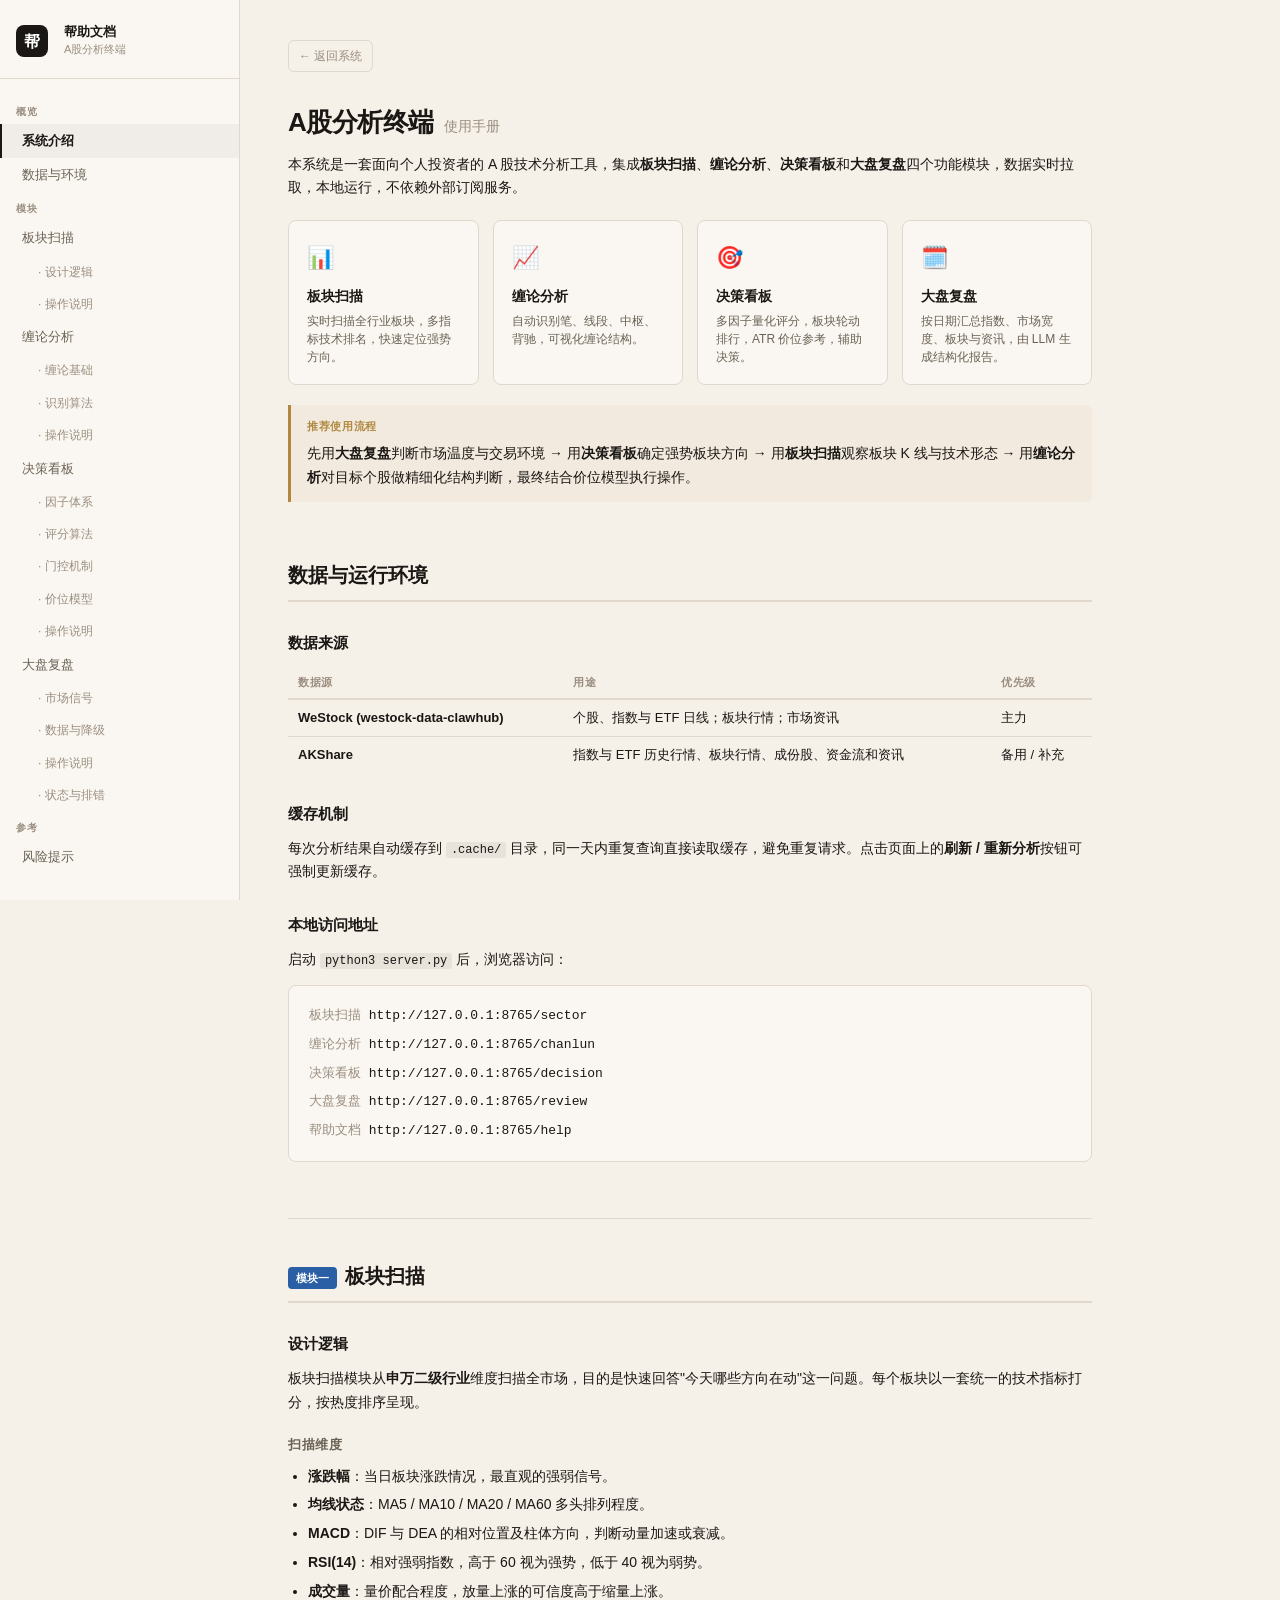
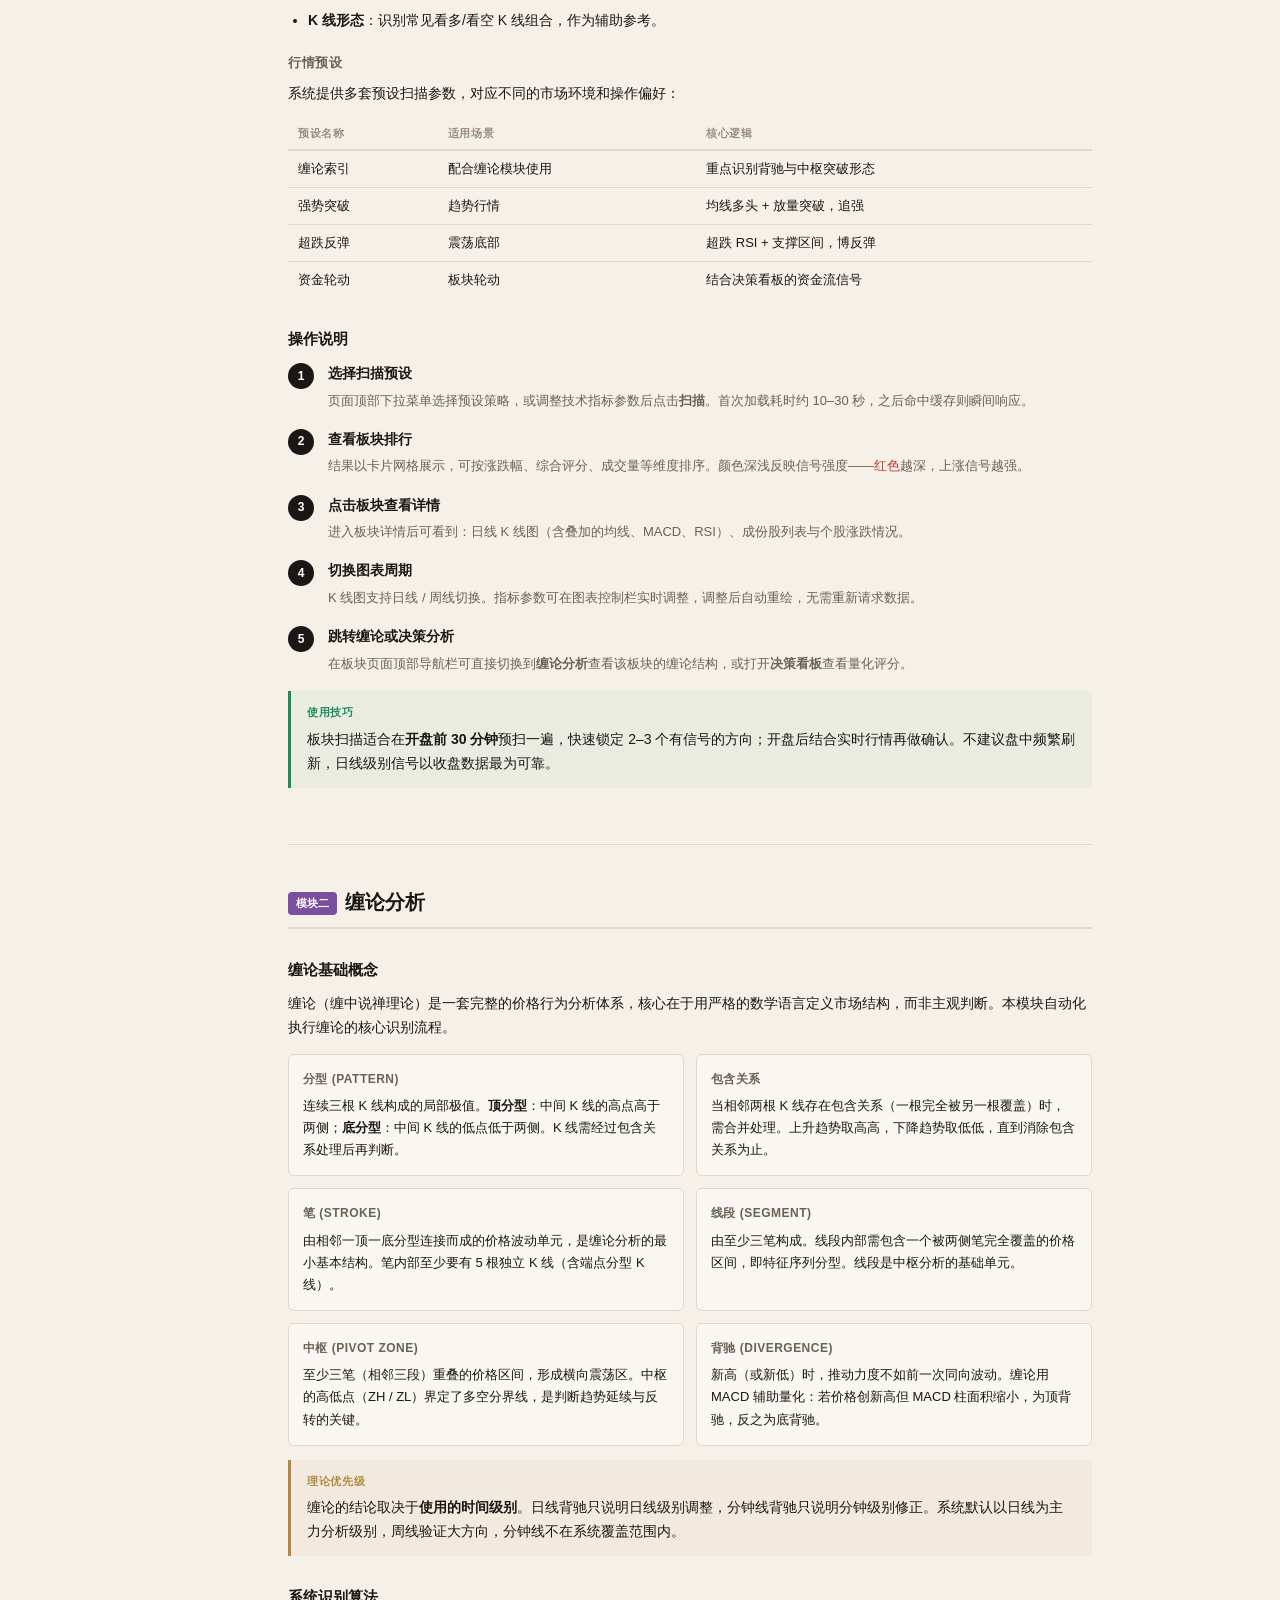
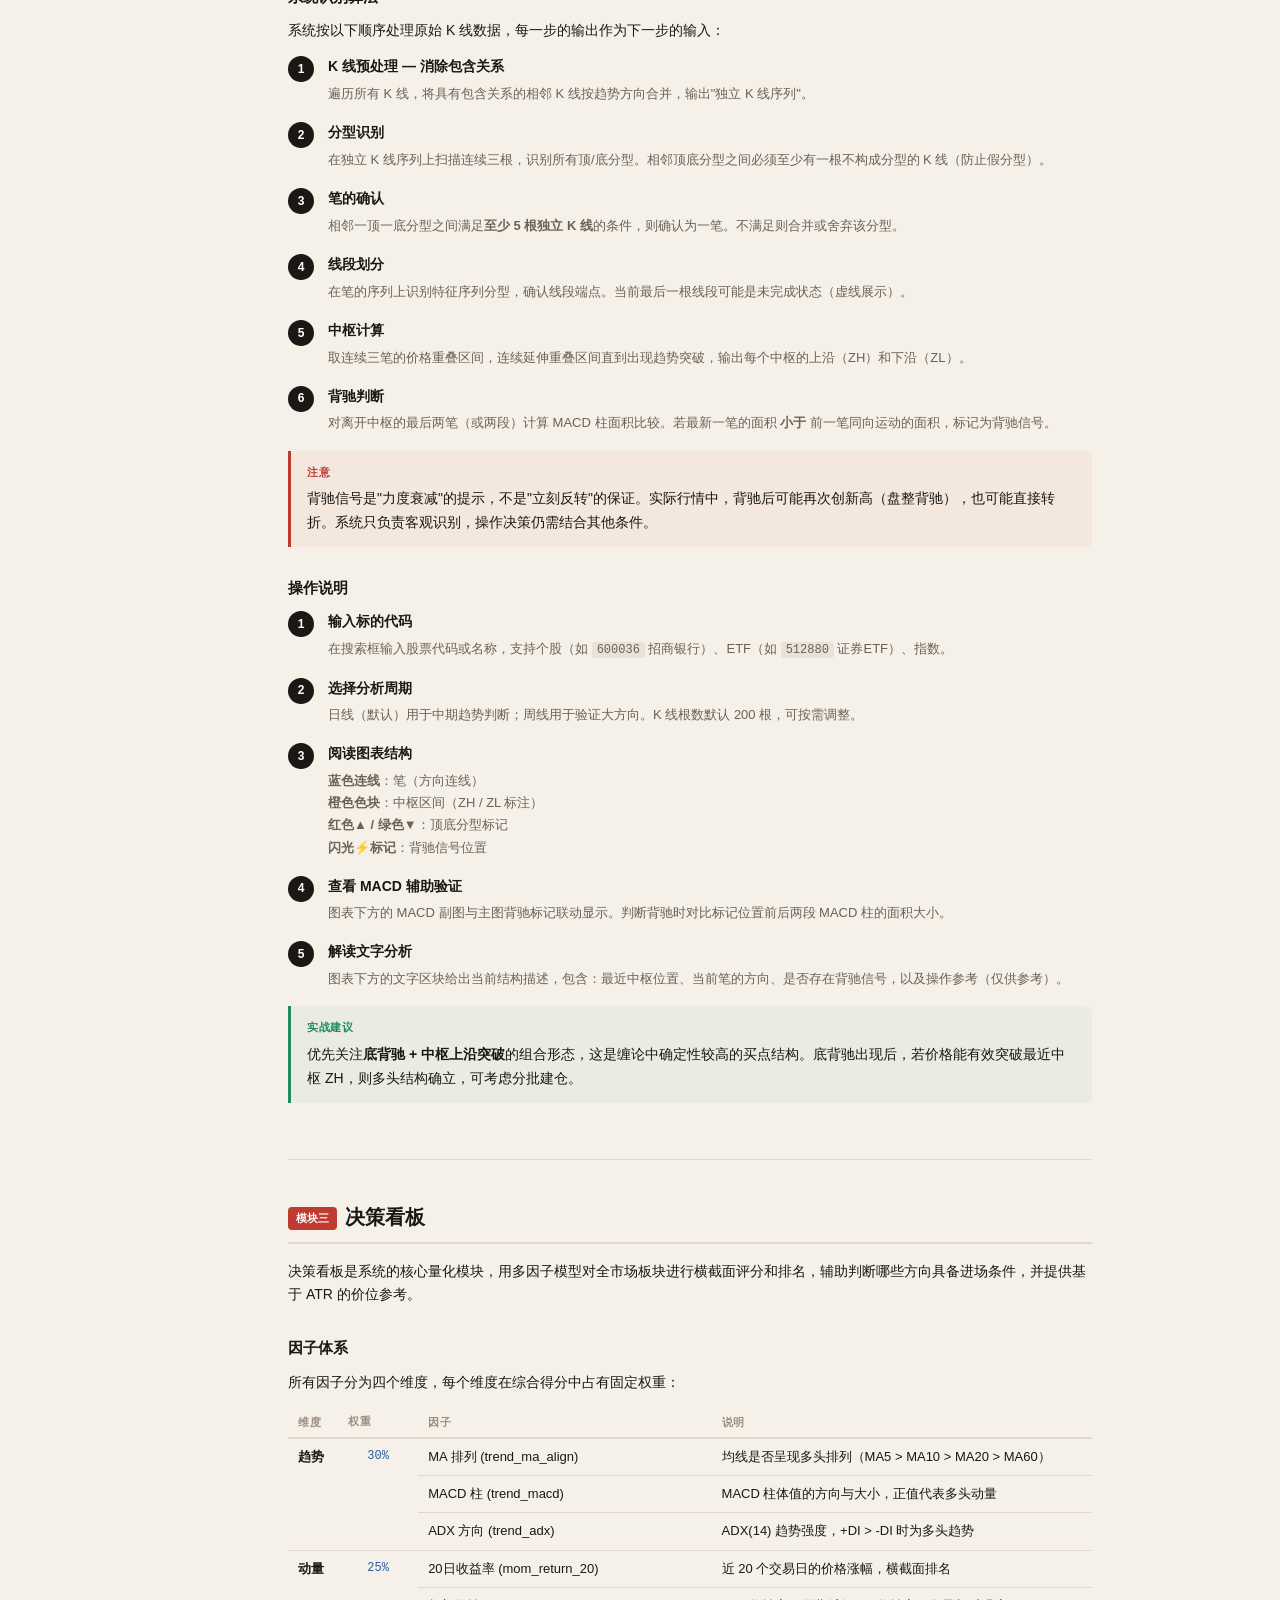
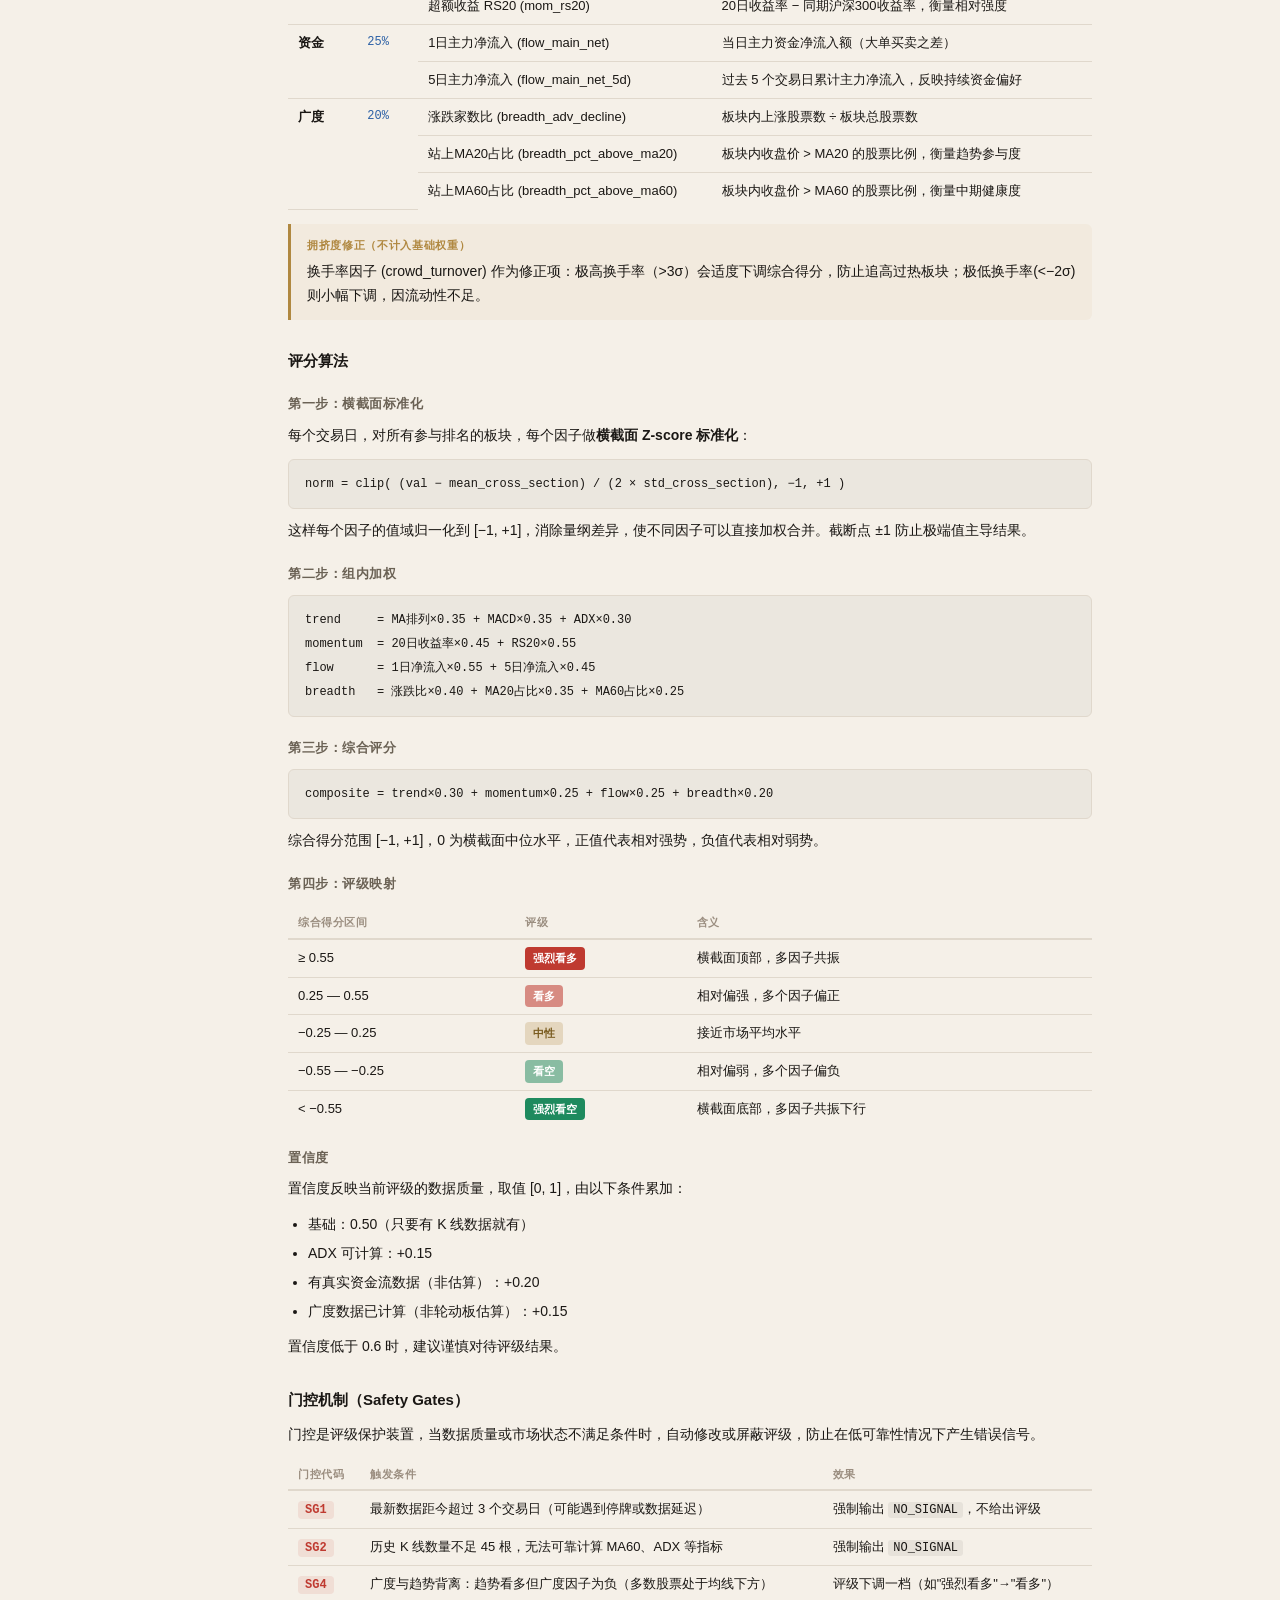
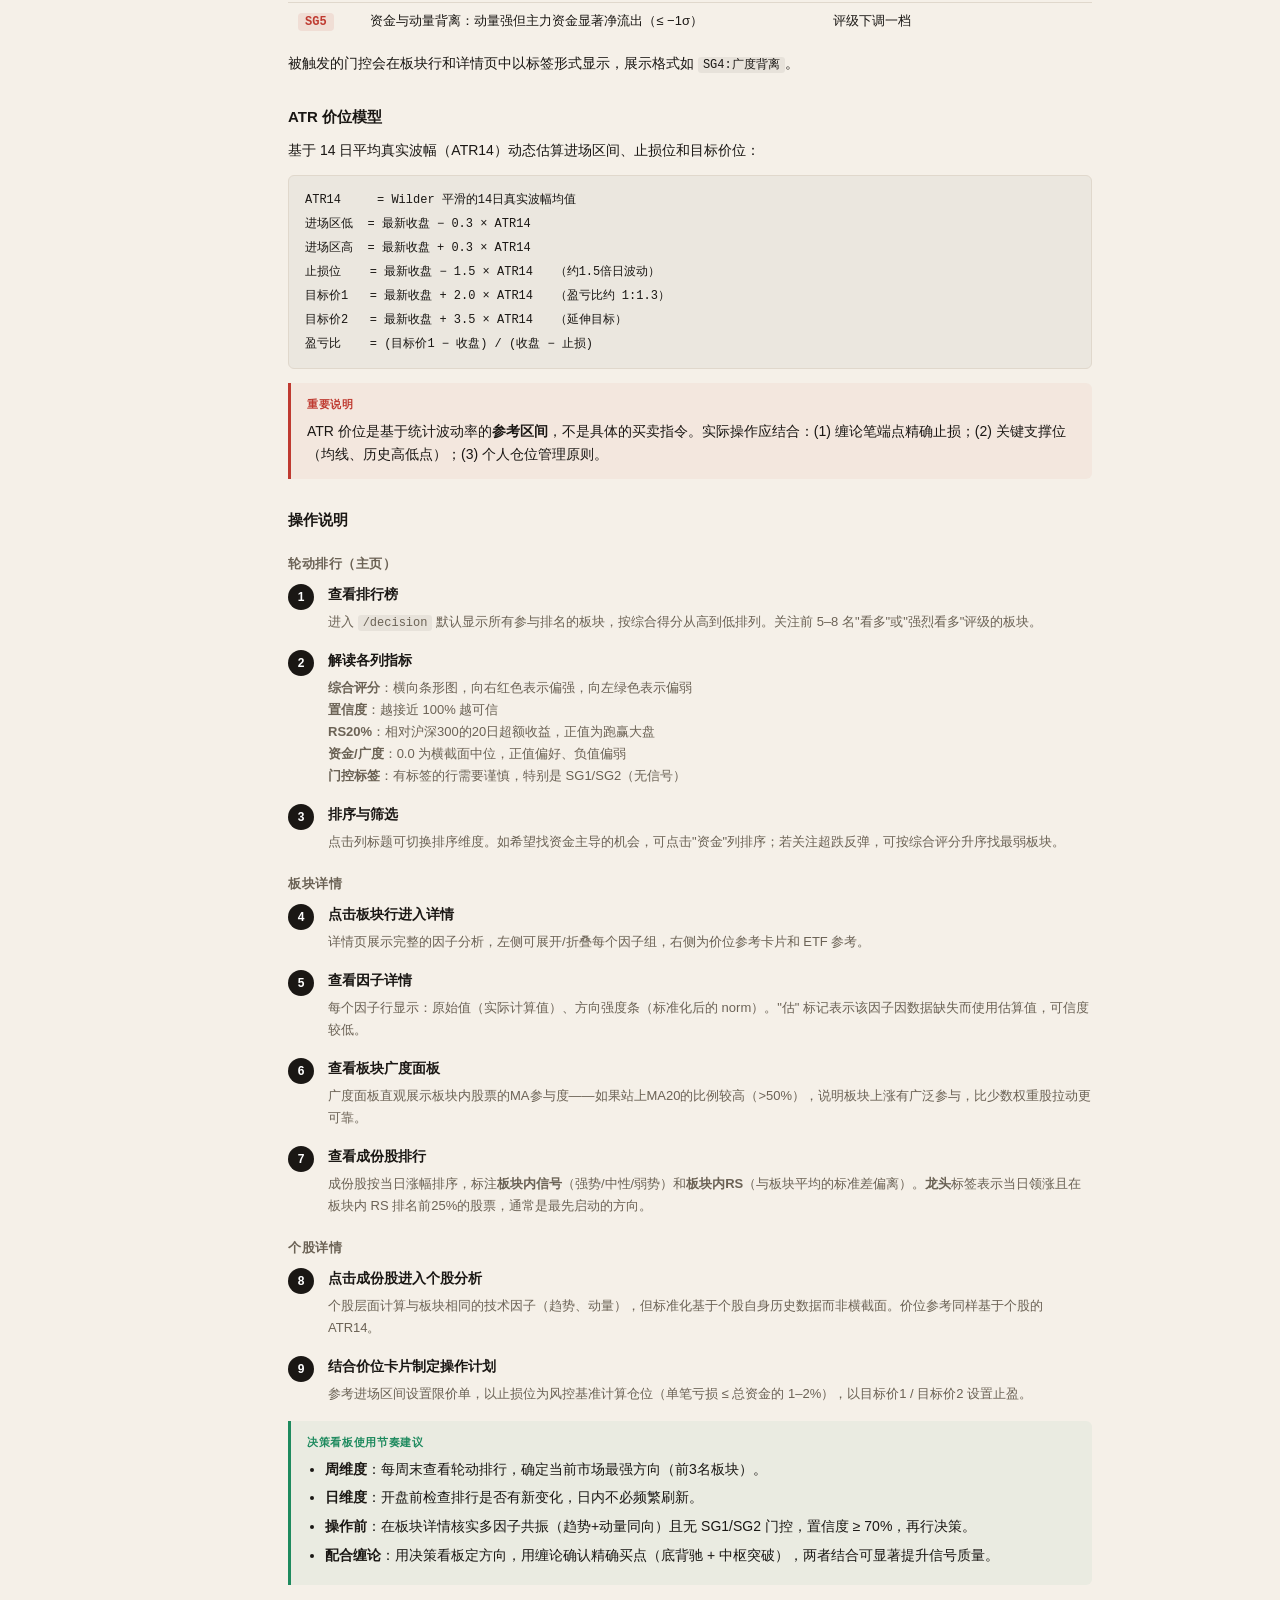
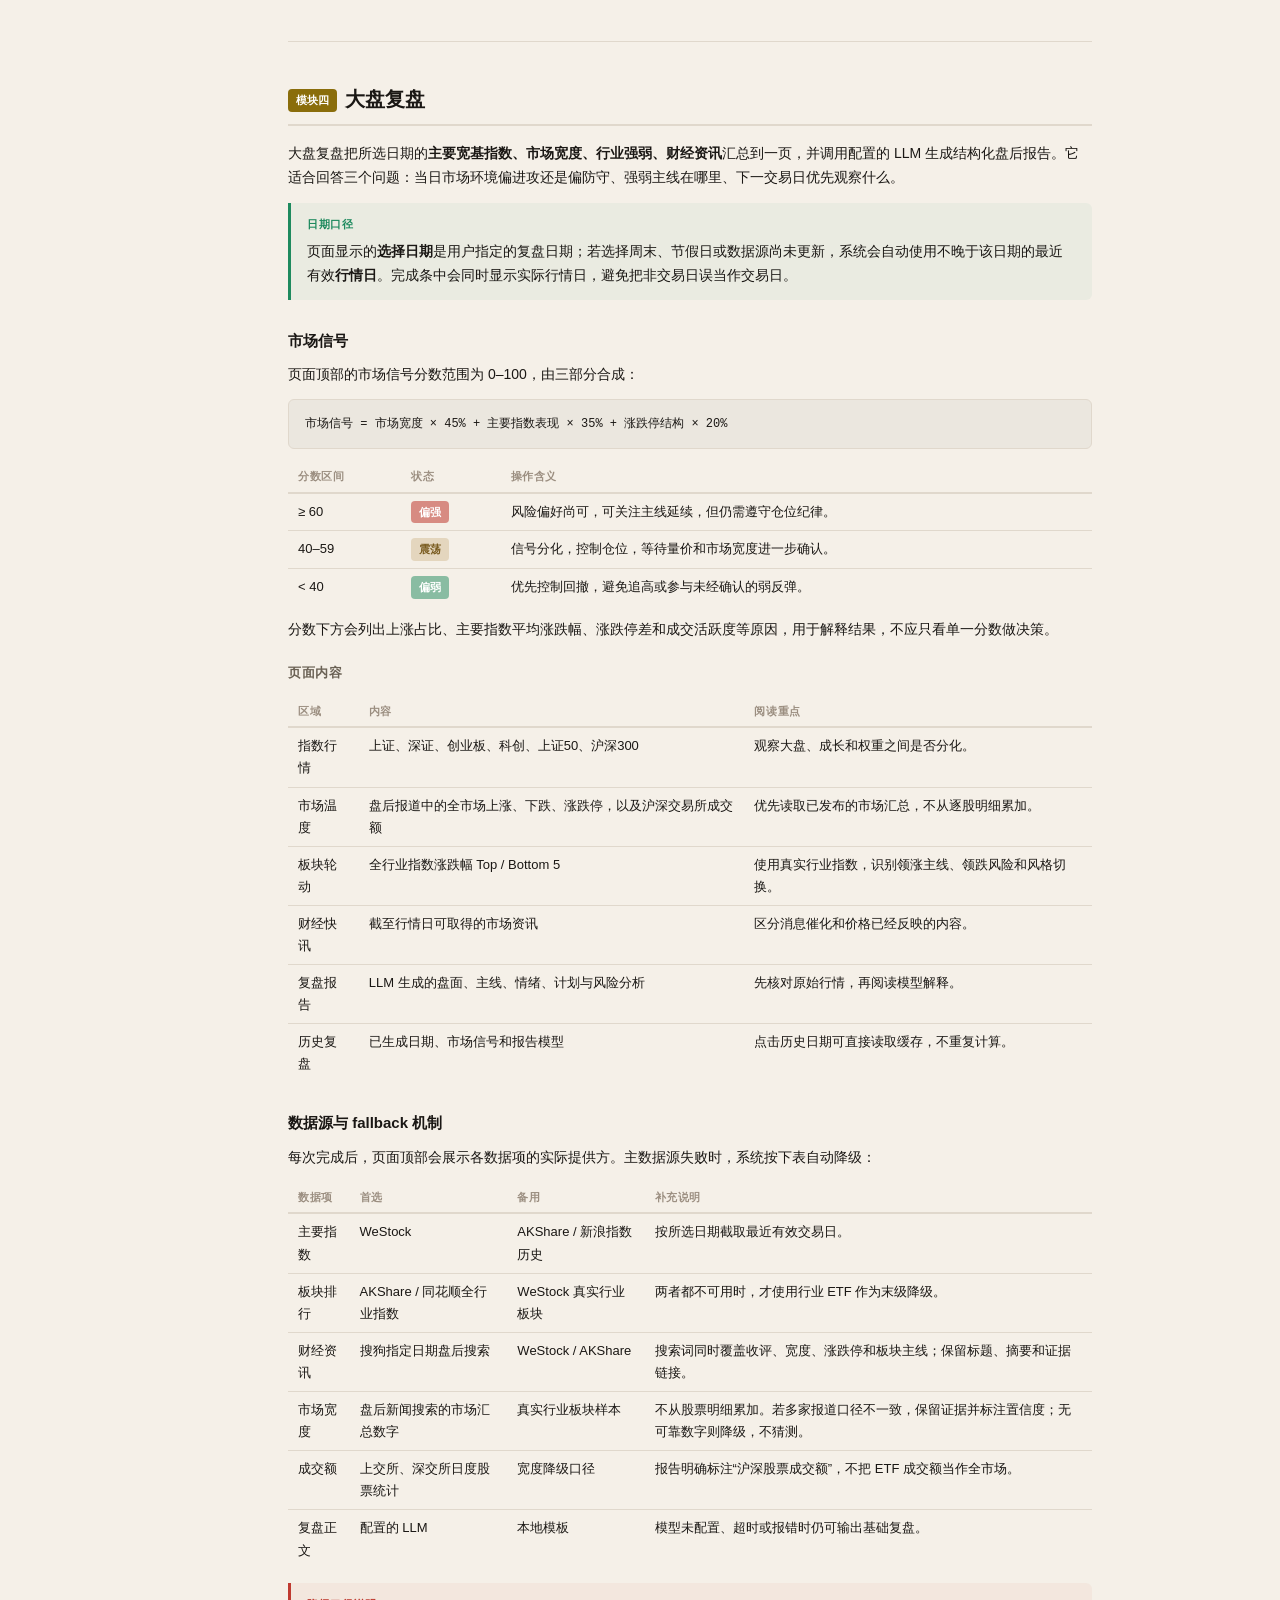
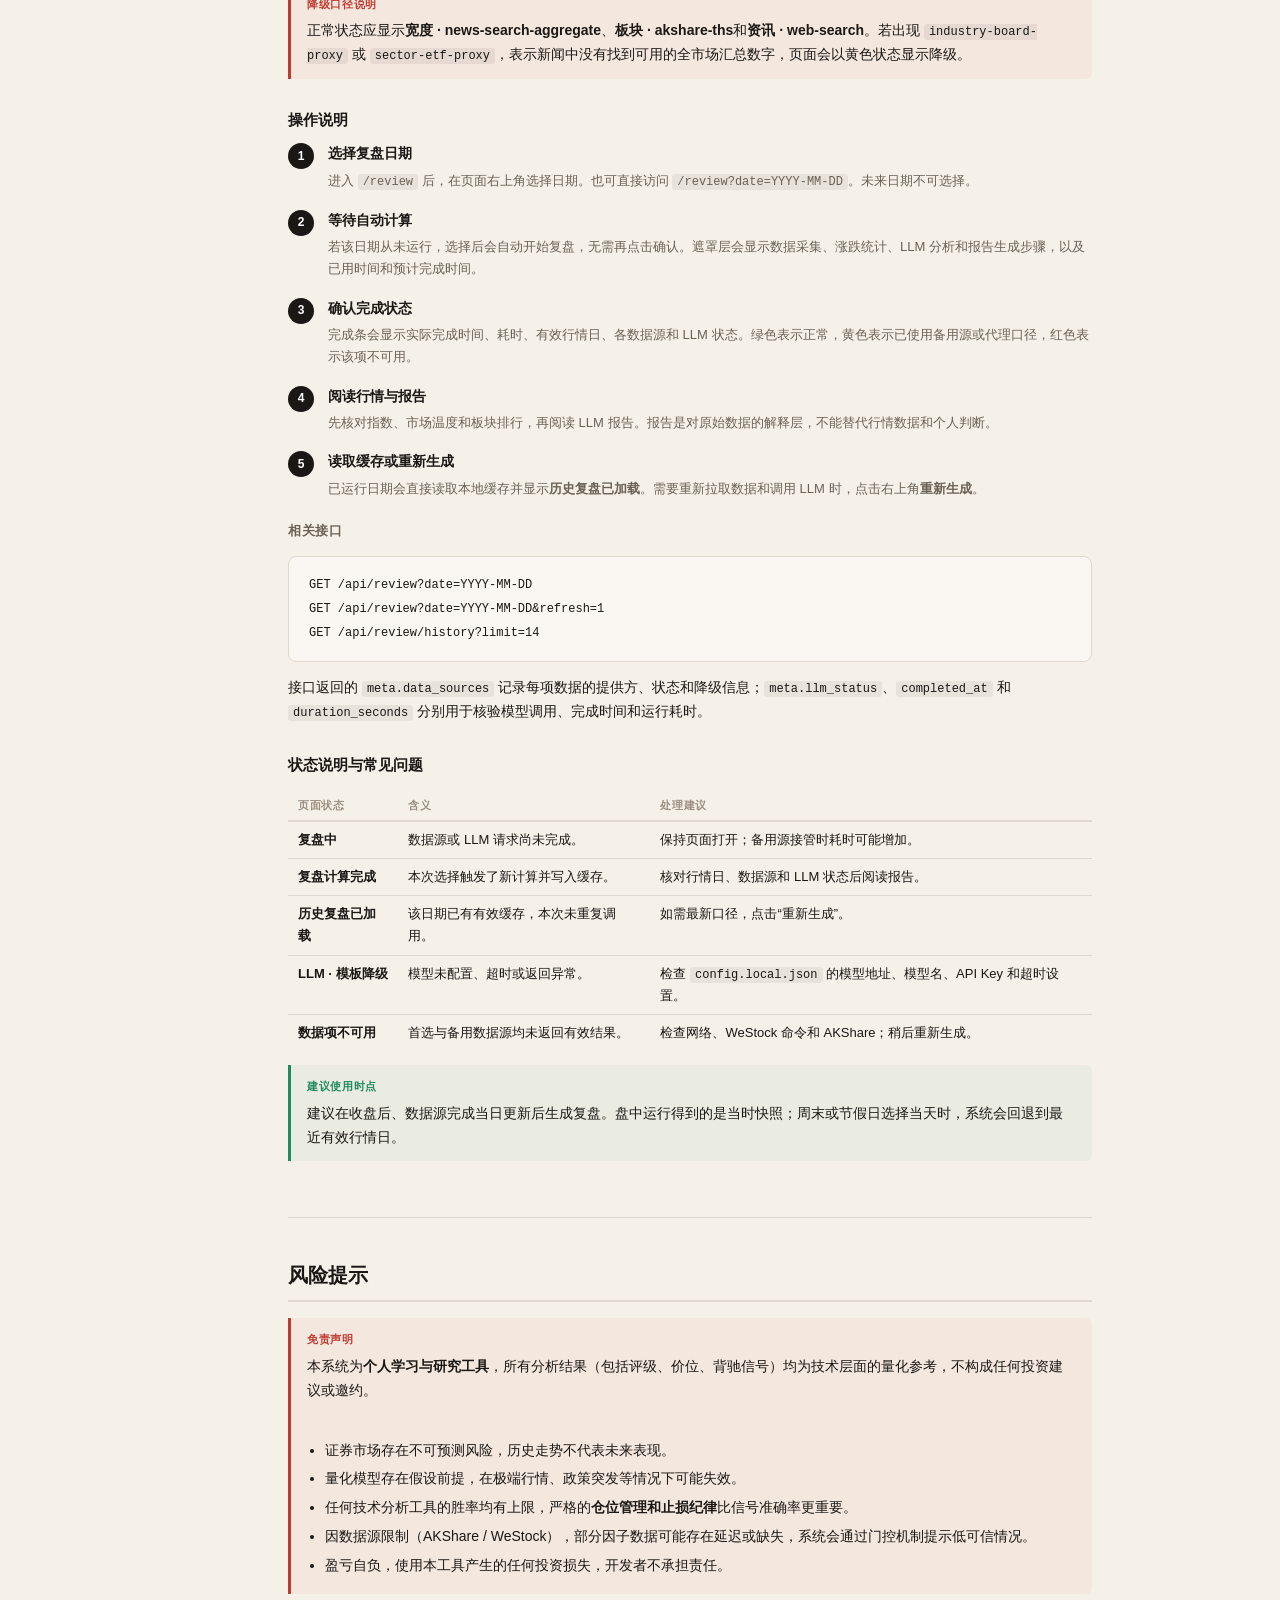
==== help/index.html @ fd4e274c "feat: add decision board and market review" ====
<!DOCTYPE html>
<html lang="zh-CN">
<head>
<meta charset="UTF-8">
<meta name="viewport" content="width=device-width, initial-scale=1.0">
<title>帮助文档 — A股分析终端</title>
<style>
  :root {
    --bg: #f5f0e8;
    --surface: #faf7f2;
    --border: #e0d8cc;
    --hair: #c8bfb0;
    --ink: #1a1714;
    --ink2: #6b6255;
    --ink3: #9b8e80;
    --up: #bf3a30;
    --down: #1e8a5e;
    --gold: #b08840;
    --blue: #2a5fa5;
    --mono: 'SF Mono', 'Menlo', 'Consolas', monospace;
    --sans: -apple-system, 'PingFang SC', 'Microsoft YaHei', sans-serif;
    --sidebar-w: 240px;
  }
  * { box-sizing: border-box; margin: 0; padding: 0; }
  html { scroll-behavior: smooth; }
  body { font-family: var(--sans); background: var(--bg); color: var(--ink); font-size: 14px; line-height: 1.7; }

  /* ── Layout ── */
  .layout { display: flex; min-height: 100vh; }
  .sidebar {
    width: var(--sidebar-w);
    flex-shrink: 0;
    background: var(--surface);
    border-right: 1px solid var(--border);
    position: sticky;
    top: 0;
    height: 100vh;
    overflow-y: auto;
    padding: 24px 0 40px;
  }
  .main { flex: 1; min-width: 0; padding: 40px 48px 80px; max-width: 900px; }

  /* ── Top bar ── */
  .topbar {
    display: flex; align-items: center; gap: 16px;
    padding: 0 16px 20px;
    border-bottom: 1px solid var(--border);
    margin-bottom: 16px;
  }
  .brand-mark {
    width: 32px; height: 32px; border-radius: 8px;
    background: var(--ink); color: #fff;
    display: flex; align-items: center; justify-content: center;
    font-weight: 800; font-size: 16px; flex-shrink: 0;
  }
  .brand-title { font-weight: 700; font-size: 13px; line-height: 1.2; }
  .brand-sub { font-size: 11px; color: var(--ink3); }

  /* ── Sidebar nav ── */
  .nav-group { padding: 8px 16px 4px; font-size: 10px; font-weight: 700; letter-spacing: 0.08em; color: var(--ink3); text-transform: uppercase; }
  .nav-item { display: block; padding: 6px 20px; font-size: 13px; color: var(--ink2); text-decoration: none; border-left: 2px solid transparent; transition: all 0.12s; }
  .nav-item:hover { color: var(--ink); background: rgba(0,0,0,0.03); }
  .nav-item.active, .nav-item:focus { color: var(--ink); border-left-color: var(--ink); background: rgba(0,0,0,0.04); font-weight: 600; }
  .nav-sub { padding-left: 36px; font-size: 12px; color: var(--ink3); }

  /* ── Back link ── */
  .back-row { margin-bottom: 28px; }
  .back-link { display: inline-flex; align-items: center; gap: 6px; font-size: 12px; color: var(--ink3); text-decoration: none; padding: 5px 10px; border: 1px solid var(--border); border-radius: 6px; transition: all 0.12s; }
  .back-link:hover { color: var(--ink); border-color: var(--hair); background: var(--surface); }

  /* ── Content headings ── */
  .section { margin-bottom: 56px; scroll-margin-top: 24px; }
  h1 { font-size: 26px; font-weight: 800; letter-spacing: -0.02em; margin-bottom: 8px; }
  h1 small { font-size: 14px; font-weight: 400; color: var(--ink3); margin-left: 10px; letter-spacing: 0; }
  h2 { font-size: 20px; font-weight: 700; margin: 40px 0 16px; padding-bottom: 8px; border-bottom: 2px solid var(--border); color: var(--ink); }
  h2 .module-tag { display: inline-block; font-size: 11px; font-weight: 600; padding: 2px 8px; border-radius: 4px; margin-right: 8px; background: var(--ink); color: #fff; vertical-align: middle; }
  h2 .module-tag.scan { background: #2a5fa5; }
  h2 .module-tag.chan { background: #7b4fa0; }
  h2 .module-tag.decision { background: #bf3a30; }
  h2 .module-tag.review { background: #8a6d0b; }
  h3 { font-size: 15px; font-weight: 700; margin: 28px 0 10px; color: var(--ink); }
  h4 { font-size: 13px; font-weight: 700; margin: 20px 0 8px; color: var(--ink2); text-transform: uppercase; letter-spacing: 0.04em; }
  p { margin-bottom: 12px; color: var(--ink); }
  p:last-child { margin-bottom: 0; }
  ul, ol { padding-left: 20px; margin-bottom: 12px; }
  li { margin-bottom: 5px; }
  strong { font-weight: 700; }
  code { font-family: var(--mono); font-size: 12px; background: rgba(0,0,0,0.06); padding: 1px 5px; border-radius: 3px; }

  /* ── Cards and callouts ── */
  .card { background: var(--surface); border: 1px solid var(--border); border-radius: 8px; padding: 16px 20px; margin: 14px 0; }
  .callout { border-left: 3px solid var(--gold); background: rgba(176,136,64,0.06); padding: 12px 16px; border-radius: 0 6px 6px 0; margin: 14px 0; }
  .callout.warn { border-left-color: var(--up); background: rgba(191,58,48,0.05); }
  .callout.tip  { border-left-color: var(--down); background: rgba(30,138,94,0.05); }
  .callout-title { font-size: 11px; font-weight: 700; text-transform: uppercase; letter-spacing: 0.06em; margin-bottom: 6px; color: var(--gold); }
  .callout.warn .callout-title { color: var(--up); }
  .callout.tip  .callout-title { color: var(--down); }

  /* ── Factor / formula table ── */
  .factor-table { width: 100%; border-collapse: collapse; font-size: 13px; margin: 12px 0; }
  .factor-table th { text-align: left; font-size: 11px; font-weight: 700; text-transform: uppercase; letter-spacing: 0.05em; color: var(--ink3); border-bottom: 2px solid var(--border); padding: 6px 10px; }
  .factor-table td { padding: 7px 10px; border-bottom: 1px solid var(--border); vertical-align: top; }
  .factor-table tr:last-child td { border-bottom: none; }
  .factor-table tr:hover td { background: rgba(0,0,0,0.02); }
  .w-label { width: 80px; text-align: center; font-family: var(--mono); font-size: 12px; }
  .tier-badge { display: inline-block; padding: 2px 8px; border-radius: 4px; font-size: 11px; font-weight: 700; }
  .tier-sb { background: rgba(191,58,48,1); color: #fff; }
  .tier-b  { background: rgba(191,58,48,0.55); color: #fff; }
  .tier-n  { background: rgba(176,136,64,0.25); color: #7a5c20; }
  .tier-s  { background: rgba(30,138,94,0.5); color: #fff; }
  .tier-ss { background: rgba(30,138,94,1); color: #fff; }

  /* ── Score formula ── */
  .formula { font-family: var(--mono); font-size: 12px; background: rgba(0,0,0,0.04); border: 1px solid var(--border); border-radius: 6px; padding: 12px 16px; margin: 10px 0; line-height: 2; overflow-x: auto; white-space: pre; }

  /* ── Step flow ── */
  .steps { counter-reset: step; }
  .step { display: flex; gap: 14px; margin-bottom: 16px; }
  .step-num { width: 26px; height: 26px; flex-shrink: 0; border-radius: 50%; background: var(--ink); color: #fff; display: flex; align-items: center; justify-content: center; font-size: 12px; font-weight: 700; margin-top: 1px; }
  .step-body { flex: 1; }
  .step-title { font-weight: 700; margin-bottom: 4px; }
  .step-desc { color: var(--ink2); font-size: 13px; }

  /* ── Gate table ── */
  .gate-code { font-family: var(--mono); font-size: 12px; font-weight: 700; padding: 2px 7px; background: rgba(191,58,48,0.1); color: var(--up); border-radius: 4px; }

  /* ── Chanlun diagram ── */
  .chan-concept { display: grid; grid-template-columns: 1fr 1fr; gap: 12px; margin: 14px 0; }
  .chan-box { background: var(--surface); border: 1px solid var(--border); border-radius: 6px; padding: 14px; }
  .chan-box-title { font-size: 12px; font-weight: 700; color: var(--ink2); text-transform: uppercase; letter-spacing: 0.04em; margin-bottom: 6px; }
  .chan-box p { font-size: 13px; margin: 0; }

  /* ── Module summary cards ── */
  .module-cards { display: grid; grid-template-columns: repeat(4, 1fr); gap: 14px; margin: 20px 0; }
  .module-card { background: var(--surface); border: 1px solid var(--border); border-radius: 8px; padding: 18px; text-decoration: none; color: inherit; transition: all 0.12s; display: block; }
  .module-card:hover { border-color: var(--hair); box-shadow: 0 2px 8px rgba(0,0,0,0.08); }
  .module-card-icon { font-size: 22px; margin-bottom: 8px; }
  .module-card-name { font-weight: 700; font-size: 14px; margin-bottom: 4px; }
  .module-card-desc { font-size: 12px; color: var(--ink2); line-height: 1.5; }

  /* ── Divider ── */
  .divider { border: none; border-top: 1px solid var(--border); margin: 40px 0; }

  /* ── Responsive ── */
  @media (max-width: 768px) {
    .sidebar { display: none; }
    .main { padding: 24px 20px 60px; }
    .module-cards { grid-template-columns: 1fr; }
    .chan-concept { grid-template-columns: 1fr; }
  }
</style>
</head>
<body>
<div class="layout">

<!-- ── Sidebar ── -->
<aside class="sidebar">
  <div class="topbar">
    <div class="brand-mark">帮</div>
    <div>
      <div class="brand-title">帮助文档</div>
      <div class="brand-sub">A股分析终端</div>
    </div>
  </div>

  <div class="nav-group">概览</div>
  <a class="nav-item" href="#overview">系统介绍</a>
  <a class="nav-item" href="#data">数据与环境</a>

  <div class="nav-group">模块</div>
  <a class="nav-item" href="#scan">板块扫描</a>
  <a class="nav-item nav-sub" href="#scan-design">· 设计逻辑</a>
  <a class="nav-item nav-sub" href="#scan-usage">· 操作说明</a>

  <a class="nav-item" href="#chanlun">缠论分析</a>
  <a class="nav-item nav-sub" href="#chan-theory">· 缠论基础</a>
  <a class="nav-item nav-sub" href="#chan-algo">· 识别算法</a>
  <a class="nav-item nav-sub" href="#chan-usage">· 操作说明</a>

  <a class="nav-item" href="#decision">决策看板</a>
  <a class="nav-item nav-sub" href="#decision-factors">· 因子体系</a>
  <a class="nav-item nav-sub" href="#decision-score">· 评分算法</a>
  <a class="nav-item nav-sub" href="#decision-gates">· 门控机制</a>
  <a class="nav-item nav-sub" href="#decision-price">· 价位模型</a>
  <a class="nav-item nav-sub" href="#decision-usage">· 操作说明</a>

  <a class="nav-item" href="#review">大盘复盘</a>
  <a class="nav-item nav-sub" href="#review-signal">· 市场信号</a>
  <a class="nav-item nav-sub" href="#review-data">· 数据与降级</a>
  <a class="nav-item nav-sub" href="#review-usage">· 操作说明</a>
  <a class="nav-item nav-sub" href="#review-status">· 状态与排错</a>

  <div class="nav-group">参考</div>
  <a class="nav-item" href="#disclaimer">风险提示</a>
</aside>

<!-- ── Main content ── -->
<main class="main">

  <div class="back-row">
    <a class="back-link" href="/sector">← 返回系统</a>
  </div>

  <!-- ── 概览 ── -->
  <div class="section" id="overview">
    <h1>A股分析终端<small>使用手册</small></h1>
    <p>本系统是一套面向个人投资者的 A 股技术分析工具，集成<strong>板块扫描</strong>、<strong>缠论分析</strong>、<strong>决策看板</strong>和<strong>大盘复盘</strong>四个功能模块，数据实时拉取，本地运行，不依赖外部订阅服务。</p>

    <div class="module-cards">
      <a class="module-card" href="#scan">
        <div class="module-card-icon">📊</div>
        <div class="module-card-name">板块扫描</div>
        <div class="module-card-desc">实时扫描全行业板块，多指标技术排名，快速定位强势方向。</div>
      </a>
      <a class="module-card" href="#chanlun">
        <div class="module-card-icon">📈</div>
        <div class="module-card-name">缠论分析</div>
        <div class="module-card-desc">自动识别笔、线段、中枢、背驰，可视化缠论结构。</div>
      </a>
      <a class="module-card" href="#decision">
        <div class="module-card-icon">🎯</div>
        <div class="module-card-name">决策看板</div>
        <div class="module-card-desc">多因子量化评分，板块轮动排行，ATR 价位参考，辅助决策。</div>
      </a>
      <a class="module-card" href="#review">
        <div class="module-card-icon">🗓️</div>
        <div class="module-card-name">大盘复盘</div>
        <div class="module-card-desc">按日期汇总指数、市场宽度、板块与资讯，由 LLM 生成结构化报告。</div>
      </a>
    </div>

    <div class="callout">
      <div class="callout-title">推荐使用流程</div>
      先用<strong>大盘复盘</strong>判断市场温度与交易环境 → 用<strong>决策看板</strong>确定强势板块方向 → 用<strong>板块扫描</strong>观察板块 K 线与技术形态 → 用<strong>缠论分析</strong>对目标个股做精细化结构判断，最终结合价位模型执行操作。
    </div>
  </div>

  <!-- ── 数据与环境 ── -->
  <div class="section" id="data">
    <h2>数据与运行环境</h2>
    <h3>数据来源</h3>
    <table class="factor-table">
      <thead><tr><th>数据源</th><th>用途</th><th>优先级</th></tr></thead>
      <tbody>
        <tr><td><strong>WeStock (westock-data-clawhub)</strong></td><td>个股、指数与 ETF 日线；板块行情；市场资讯</td><td>主力</td></tr>
        <tr><td><strong>AKShare</strong></td><td>指数与 ETF 历史行情、板块行情、成份股、资金流和资讯</td><td>备用 / 补充</td></tr>
      </tbody>
    </table>
    <h3>缓存机制</h3>
    <p>每次分析结果自动缓存到 <code>.cache/</code> 目录，同一天内重复查询直接读取缓存，避免重复请求。点击页面上的<strong>刷新 / 重新分析</strong>按钮可强制更新缓存。</p>
    <h3>本地访问地址</h3>
    <p>启动 <code>python3 server.py</code> 后，浏览器访问：</p>
    <div class="card" style="font-family:var(--mono);font-size:13px;line-height:2.2">
      <span style="color:var(--ink3)">板块扫描  </span> http://127.0.0.1:8765/sector<br>
      <span style="color:var(--ink3)">缠论分析  </span> http://127.0.0.1:8765/chanlun<br>
      <span style="color:var(--ink3)">决策看板  </span> http://127.0.0.1:8765/decision<br>
      <span style="color:var(--ink3)">大盘复盘  </span> http://127.0.0.1:8765/review<br>
      <span style="color:var(--ink3)">帮助文档  </span> http://127.0.0.1:8765/help
    </div>
  </div>

  <hr class="divider">

  <!-- ══════════════ 板块扫描 ══════════════ -->
  <div class="section" id="scan">
    <h2><span class="module-tag scan">模块一</span>板块扫描</h2>

    <div id="scan-design">
      <h3>设计逻辑</h3>
      <p>板块扫描模块从<strong>申万二级行业</strong>维度扫描全市场，目的是快速回答"今天哪些方向在动"这一问题。每个板块以一套统一的技术指标打分，按热度排序呈现。</p>

      <h4>扫描维度</h4>
      <ul>
        <li><strong>涨跌幅</strong>：当日板块涨跌情况，最直观的强弱信号。</li>
        <li><strong>均线状态</strong>：MA5 / MA10 / MA20 / MA60 多头排列程度。</li>
        <li><strong>MACD</strong>：DIF 与 DEA 的相对位置及柱体方向，判断动量加速或衰减。</li>
        <li><strong>RSI(14)</strong>：相对强弱指数，高于 60 视为强势，低于 40 视为弱势。</li>
        <li><strong>成交量</strong>：量价配合程度，放量上涨的可信度高于缩量上涨。</li>
        <li><strong>K 线形态</strong>：识别常见看多/看空 K 线组合，作为辅助参考。</li>
      </ul>

      <h4>行情预设</h4>
      <p>系统提供多套预设扫描参数，对应不同的市场环境和操作偏好：</p>
      <table class="factor-table">
        <thead><tr><th>预设名称</th><th>适用场景</th><th>核心逻辑</th></tr></thead>
        <tbody>
          <tr><td>缠论索引</td><td>配合缠论模块使用</td><td>重点识别背驰与中枢突破形态</td></tr>
          <tr><td>强势突破</td><td>趋势行情</td><td>均线多头 + 放量突破，追强</td></tr>
          <tr><td>超跌反弹</td><td>震荡底部</td><td>超跌 RSI + 支撑区间，博反弹</td></tr>
          <tr><td>资金轮动</td><td>板块轮动</td><td>结合决策看板的资金流信号</td></tr>
        </tbody>
      </table>
    </div>

    <div id="scan-usage">
      <h3>操作说明</h3>
      <div class="steps">
        <div class="step">
          <div class="step-num">1</div>
          <div class="step-body">
            <div class="step-title">选择扫描预设</div>
            <div class="step-desc">页面顶部下拉菜单选择预设策略，或调整技术指标参数后点击<strong>扫描</strong>。首次加载耗时约 10–30 秒，之后命中缓存则瞬间响应。</div>
          </div>
        </div>
        <div class="step">
          <div class="step-num">2</div>
          <div class="step-body">
            <div class="step-title">查看板块排行</div>
            <div class="step-desc">结果以卡片网格展示，可按涨跌幅、综合评分、成交量等维度排序。颜色深浅反映信号强度——<span style="color:var(--up)">红色</span>越深，上涨信号越强。</div>
          </div>
        </div>
        <div class="step">
          <div class="step-num">3</div>
          <div class="step-body">
            <div class="step-title">点击板块查看详情</div>
            <div class="step-desc">进入板块详情后可看到：日线 K 线图（含叠加的均线、MACD、RSI）、成份股列表与个股涨跌情况。</div>
          </div>
        </div>
        <div class="step">
          <div class="step-num">4</div>
          <div class="step-body">
            <div class="step-title">切换图表周期</div>
            <div class="step-desc">K 线图支持日线 / 周线切换。指标参数可在图表控制栏实时调整，调整后自动重绘，无需重新请求数据。</div>
          </div>
        </div>
        <div class="step">
          <div class="step-num">5</div>
          <div class="step-body">
            <div class="step-title">跳转缠论或决策分析</div>
            <div class="step-desc">在板块页面顶部导航栏可直接切换到<strong>缠论分析</strong>查看该板块的缠论结构，或打开<strong>决策看板</strong>查看量化评分。</div>
          </div>
        </div>
      </div>

      <div class="callout tip">
        <div class="callout-title">使用技巧</div>
        板块扫描适合在<strong>开盘前 30 分钟</strong>预扫一遍，快速锁定 2–3 个有信号的方向；开盘后结合实时行情再做确认。不建议盘中频繁刷新，日线级别信号以收盘数据最为可靠。
      </div>
    </div>
  </div>

  <hr class="divider">

  <!-- ══════════════ 缠论分析 ══════════════ -->
  <div class="section" id="chanlun">
    <h2><span class="module-tag chan">模块二</span>缠论分析</h2>

    <div id="chan-theory">
      <h3>缠论基础概念</h3>
      <p>缠论（缠中说禅理论）是一套完整的价格行为分析体系，核心在于用严格的数学语言定义市场结构，而非主观判断。本模块自动化执行缠论的核心识别流程。</p>

      <div class="chan-concept">
        <div class="chan-box">
          <div class="chan-box-title">分型 (Pattern)</div>
          <p>连续三根 K 线构成的局部极值。<strong>顶分型</strong>：中间 K 线的高点高于两侧；<strong>底分型</strong>：中间 K 线的低点低于两侧。K 线需经过包含关系处理后再判断。</p>
        </div>
        <div class="chan-box">
          <div class="chan-box-title">包含关系</div>
          <p>当相邻两根 K 线存在包含关系（一根完全被另一根覆盖）时，需合并处理。上升趋势取高高，下降趋势取低低，直到消除包含关系为止。</p>
        </div>
        <div class="chan-box">
          <div class="chan-box-title">笔 (Stroke)</div>
          <p>由相邻一顶一底分型连接而成的价格波动单元，是缠论分析的最小基本结构。笔内部至少要有 5 根独立 K 线（含端点分型 K 线）。</p>
        </div>
        <div class="chan-box">
          <div class="chan-box-title">线段 (Segment)</div>
          <p>由至少三笔构成。线段内部需包含一个被两侧笔完全覆盖的价格区间，即特征序列分型。线段是中枢分析的基础单元。</p>
        </div>
        <div class="chan-box">
          <div class="chan-box-title">中枢 (Pivot Zone)</div>
          <p>至少三笔（相邻三段）重叠的价格区间，形成横向震荡区。中枢的高低点（ZH / ZL）界定了多空分界线，是判断趋势延续与反转的关键。</p>
        </div>
        <div class="chan-box">
          <div class="chan-box-title">背驰 (Divergence)</div>
          <p>新高（或新低）时，推动力度不如前一次同向波动。缠论用 MACD 辅助量化：若价格创新高但 MACD 柱面积缩小，为顶背驰，反之为底背驰。</p>
        </div>
      </div>

      <div class="callout">
        <div class="callout-title">理论优先级</div>
        缠论的结论取决于<strong>使用的时间级别</strong>。日线背驰只说明日线级别调整，分钟线背驰只说明分钟级别修正。系统默认以日线为主力分析级别，周线验证大方向，分钟线不在系统覆盖范围内。
      </div>
    </div>

    <div id="chan-algo">
      <h3>系统识别算法</h3>
      <p>系统按以下顺序处理原始 K 线数据，每一步的输出作为下一步的输入：</p>

      <div class="steps">
        <div class="step">
          <div class="step-num">1</div>
          <div class="step-body">
            <div class="step-title">K 线预处理 — 消除包含关系</div>
            <div class="step-desc">遍历所有 K 线，将具有包含关系的相邻 K 线按趋势方向合并，输出"独立 K 线序列"。</div>
          </div>
        </div>
        <div class="step">
          <div class="step-num">2</div>
          <div class="step-body">
            <div class="step-title">分型识别</div>
            <div class="step-desc">在独立 K 线序列上扫描连续三根，识别所有顶/底分型。相邻顶底分型之间必须至少有一根不构成分型的 K 线（防止假分型）。</div>
          </div>
        </div>
        <div class="step">
          <div class="step-num">3</div>
          <div class="step-body">
            <div class="step-title">笔的确认</div>
            <div class="step-desc">相邻一顶一底分型之间满足<strong>至少 5 根独立 K 线</strong>的条件，则确认为一笔。不满足则合并或舍弃该分型。</div>
          </div>
        </div>
        <div class="step">
          <div class="step-num">4</div>
          <div class="step-body">
            <div class="step-title">线段划分</div>
            <div class="step-desc">在笔的序列上识别特征序列分型，确认线段端点。当前最后一根线段可能是未完成状态（虚线展示）。</div>
          </div>
        </div>
        <div class="step">
          <div class="step-num">5</div>
          <div class="step-body">
            <div class="step-title">中枢计算</div>
            <div class="step-desc">取连续三笔的价格重叠区间，连续延伸重叠区间直到出现趋势突破，输出每个中枢的上沿（ZH）和下沿（ZL）。</div>
          </div>
        </div>
        <div class="step">
          <div class="step-num">6</div>
          <div class="step-body">
            <div class="step-title">背驰判断</div>
            <div class="step-desc">对离开中枢的最后两笔（或两段）计算 MACD 柱面积比较。若最新一笔的面积 <strong>小于</strong> 前一笔同向运动的面积，标记为背驰信号。</div>
          </div>
        </div>
      </div>

      <div class="callout warn">
        <div class="callout-title">注意</div>
        背驰信号是"力度衰减"的提示，不是"立刻反转"的保证。实际行情中，背驰后可能再次创新高（盘整背驰），也可能直接转折。系统只负责客观识别，操作决策仍需结合其他条件。
      </div>
    </div>

    <div id="chan-usage">
      <h3>操作说明</h3>
      <div class="steps">
        <div class="step">
          <div class="step-num">1</div>
          <div class="step-body">
            <div class="step-title">输入标的代码</div>
            <div class="step-desc">在搜索框输入股票代码或名称，支持个股（如 <code>600036</code> 招商银行）、ETF（如 <code>512880</code> 证券ETF）、指数。</div>
          </div>
        </div>
        <div class="step">
          <div class="step-num">2</div>
          <div class="step-body">
            <div class="step-title">选择分析周期</div>
            <div class="step-desc">日线（默认）用于中期趋势判断；周线用于验证大方向。K 线根数默认 200 根，可按需调整。</div>
          </div>
        </div>
        <div class="step">
          <div class="step-num">3</div>
          <div class="step-body">
            <div class="step-title">阅读图表结构</div>
            <div class="step-desc">
              <strong>蓝色连线</strong>：笔（方向连线）<br>
              <strong>橙色色块</strong>：中枢区间（ZH / ZL 标注）<br>
              <strong>红色▲ / 绿色▼</strong>：顶底分型标记<br>
              <strong>闪光⚡标记</strong>：背驰信号位置
            </div>
          </div>
        </div>
        <div class="step">
          <div class="step-num">4</div>
          <div class="step-body">
            <div class="step-title">查看 MACD 辅助验证</div>
            <div class="step-desc">图表下方的 MACD 副图与主图背驰标记联动显示。判断背驰时对比标记位置前后两段 MACD 柱的面积大小。</div>
          </div>
        </div>
        <div class="step">
          <div class="step-num">5</div>
          <div class="step-body">
            <div class="step-title">解读文字分析</div>
            <div class="step-desc">图表下方的文字区块给出当前结构描述，包含：最近中枢位置、当前笔的方向、是否存在背驰信号，以及操作参考（仅供参考）。</div>
          </div>
        </div>
      </div>

      <div class="callout tip">
        <div class="callout-title">实战建议</div>
        优先关注<strong>底背驰 + 中枢上沿突破</strong>的组合形态，这是缠论中确定性较高的买点结构。底背驰出现后，若价格能有效突破最近中枢 ZH，则多头结构确立，可考虑分批建仓。
      </div>
    </div>
  </div>

  <hr class="divider">

  <!-- ══════════════ 决策看板 ══════════════ -->
  <div class="section" id="decision">
    <h2><span class="module-tag decision">模块三</span>决策看板</h2>

    <p>决策看板是系统的核心量化模块，用多因子模型对全市场板块进行横截面评分和排名，辅助判断哪些方向具备进场条件，并提供基于 ATR 的价位参考。</p>

    <!-- 因子体系 -->
    <div id="decision-factors">
      <h3>因子体系</h3>
      <p>所有因子分为四个维度，每个维度在综合得分中占有固定权重：</p>

      <table class="factor-table">
        <thead>
          <tr><th>维度</th><th class="w-label">权重</th><th>因子</th><th>说明</th></tr>
        </thead>
        <tbody>
          <tr>
            <td rowspan="3"><strong>趋势</strong></td>
            <td rowspan="3" class="w-label" style="color:var(--blue)">30%</td>
            <td>MA 排列 (trend_ma_align)</td><td>均线是否呈现多头排列（MA5 > MA10 > MA20 > MA60）</td>
          </tr>
          <tr>
            <td>MACD 柱 (trend_macd)</td><td>MACD 柱体值的方向与大小，正值代表多头动量</td>
          </tr>
          <tr>
            <td>ADX 方向 (trend_adx)</td><td>ADX(14) 趋势强度，+DI > -DI 时为多头趋势</td>
          </tr>
          <tr>
            <td rowspan="2"><strong>动量</strong></td>
            <td rowspan="2" class="w-label" style="color:var(--blue)">25%</td>
            <td>20日收益率 (mom_return_20)</td><td>近 20 个交易日的价格涨幅，横截面排名</td>
          </tr>
          <tr>
            <td>超额收益 RS20 (mom_rs20)</td><td>20日收益率 − 同期沪深300收益率，衡量相对强度</td>
          </tr>
          <tr>
            <td rowspan="2"><strong>资金</strong></td>
            <td rowspan="2" class="w-label" style="color:var(--blue)">25%</td>
            <td>1日主力净流入 (flow_main_net)</td><td>当日主力资金净流入额（大单买卖之差）</td>
          </tr>
          <tr>
            <td>5日主力净流入 (flow_main_net_5d)</td><td>过去 5 个交易日累计主力净流入，反映持续资金偏好</td>
          </tr>
          <tr>
            <td rowspan="3"><strong>广度</strong></td>
            <td rowspan="3" class="w-label" style="color:var(--blue)">20%</td>
            <td>涨跌家数比 (breadth_adv_decline)</td><td>板块内上涨股票数 ÷ 板块总股票数</td>
          </tr>
          <tr>
            <td>站上MA20占比 (breadth_pct_above_ma20)</td><td>板块内收盘价 > MA20 的股票比例，衡量趋势参与度</td>
          </tr>
          <tr>
            <td>站上MA60占比 (breadth_pct_above_ma60)</td><td>板块内收盘价 > MA60 的股票比例，衡量中期健康度</td>
          </tr>
        </tbody>
      </table>

      <div class="callout">
        <div class="callout-title">拥挤度修正（不计入基础权重）</div>
        换手率因子 (crowd_turnover) 作为修正项：极高换手率（>3σ）会适度下调综合得分，防止追高过热板块；极低换手率(<−2σ) 则小幅下调，因流动性不足。
      </div>
    </div>

    <!-- 评分算法 -->
    <div id="decision-score">
      <h3>评分算法</h3>

      <h4>第一步：横截面标准化</h4>
      <p>每个交易日，对所有参与排名的板块，每个因子做<strong>横截面 Z-score 标准化</strong>：</p>
      <div class="formula">norm = clip( (val − mean_cross_section) / (2 × std_cross_section), −1, +1 )</div>
      <p>这样每个因子的值域归一化到 [−1, +1]，消除量纲差异，使不同因子可以直接加权合并。截断点 ±1 防止极端值主导结果。</p>

      <h4>第二步：组内加权</h4>
      <div class="formula">trend     = MA排列×0.35 + MACD×0.35 + ADX×0.30
momentum  = 20日收益率×0.45 + RS20×0.55
flow      = 1日净流入×0.55 + 5日净流入×0.45
breadth   = 涨跌比×0.40 + MA20占比×0.35 + MA60占比×0.25</div>

      <h4>第三步：综合评分</h4>
      <div class="formula">composite = trend×0.30 + momentum×0.25 + flow×0.25 + breadth×0.20</div>
      <p>综合得分范围 [−1, +1]，0 为横截面中位水平，正值代表相对强势，负值代表相对弱势。</p>

      <h4>第四步：评级映射</h4>
      <table class="factor-table">
        <thead><tr><th>综合得分区间</th><th>评级</th><th>含义</th></tr></thead>
        <tbody>
          <tr><td>≥ 0.55</td><td><span class="tier-badge tier-sb">强烈看多</span></td><td>横截面顶部，多因子共振</td></tr>
          <tr><td>0.25 — 0.55</td><td><span class="tier-badge tier-b">看多</span></td><td>相对偏强，多个因子偏正</td></tr>
          <tr><td>−0.25 — 0.25</td><td><span class="tier-badge tier-n">中性</span></td><td>接近市场平均水平</td></tr>
          <tr><td>−0.55 — −0.25</td><td><span class="tier-badge tier-s">看空</span></td><td>相对偏弱，多个因子偏负</td></tr>
          <tr><td>< −0.55</td><td><span class="tier-badge tier-ss">强烈看空</span></td><td>横截面底部，多因子共振下行</td></tr>
        </tbody>
      </table>

      <h4>置信度</h4>
      <p>置信度反映当前评级的数据质量，取值 [0, 1]，由以下条件累加：</p>
      <ul>
        <li>基础：0.50（只要有 K 线数据就有）</li>
        <li>ADX 可计算：+0.15</li>
        <li>有真实资金流数据（非估算）：+0.20</li>
        <li>广度数据已计算（非轮动板估算）：+0.15</li>
      </ul>
      <p>置信度低于 0.6 时，建议谨慎对待评级结果。</p>
    </div>

    <!-- 门控机制 -->
    <div id="decision-gates">
      <h3>门控机制（Safety Gates）</h3>
      <p>门控是评级保护装置，当数据质量或市场状态不满足条件时，自动修改或屏蔽评级，防止在低可靠性情况下产生错误信号。</p>

      <table class="factor-table">
        <thead><tr><th>门控代码</th><th>触发条件</th><th>效果</th></tr></thead>
        <tbody>
          <tr>
            <td><span class="gate-code">SG1</span></td>
            <td>最新数据距今超过 3 个交易日（可能遇到停牌或数据延迟）</td>
            <td>强制输出 <code>NO_SIGNAL</code>，不给出评级</td>
          </tr>
          <tr>
            <td><span class="gate-code">SG2</span></td>
            <td>历史 K 线数量不足 45 根，无法可靠计算 MA60、ADX 等指标</td>
            <td>强制输出 <code>NO_SIGNAL</code></td>
          </tr>
          <tr>
            <td><span class="gate-code">SG4</span></td>
            <td>广度与趋势背离：趋势看多但广度因子为负（多数股票处于均线下方）</td>
            <td>评级下调一档（如"强烈看多"→"看多"）</td>
          </tr>
          <tr>
            <td><span class="gate-code">SG5</span></td>
            <td>资金与动量背离：动量强但主力资金显著净流出（≤ −1σ）</td>
            <td>评级下调一档</td>
          </tr>
        </tbody>
      </table>
      <p>被触发的门控会在板块行和详情页中以标签形式显示，展示格式如 <code>SG4:广度背离</code>。</p>
    </div>

    <!-- 价位模型 -->
    <div id="decision-price">
      <h3>ATR 价位模型</h3>
      <p>基于 14 日平均真实波幅（ATR14）动态估算进场区间、止损位和目标价位：</p>

      <div class="formula">ATR14     = Wilder 平滑的14日真实波幅均值
进场区低  = 最新收盘 − 0.3 × ATR14
进场区高  = 最新收盘 + 0.3 × ATR14
止损位    = 最新收盘 − 1.5 × ATR14   （约1.5倍日波动）
目标价1   = 最新收盘 + 2.0 × ATR14   （盈亏比约 1:1.3）
目标价2   = 最新收盘 + 3.5 × ATR14   （延伸目标）
盈亏比    = (目标价1 − 收盘) / (收盘 − 止损)</div>

      <div class="callout warn">
        <div class="callout-title">重要说明</div>
        ATR 价位是基于统计波动率的<strong>参考区间</strong>，不是具体的买卖指令。实际操作应结合：(1) 缠论笔端点精确止损；(2) 关键支撑位（均线、历史高低点）；(3) 个人仓位管理原则。
      </div>
    </div>

    <!-- 操作说明 -->
    <div id="decision-usage">
      <h3>操作说明</h3>

      <h4>轮动排行（主页）</h4>
      <div class="steps">
        <div class="step">
          <div class="step-num">1</div>
          <div class="step-body">
            <div class="step-title">查看排行榜</div>
            <div class="step-desc">进入 <code>/decision</code> 默认显示所有参与排名的板块，按综合得分从高到低排列。关注前 5–8 名"看多"或"强烈看多"评级的板块。</div>
          </div>
        </div>
        <div class="step">
          <div class="step-num">2</div>
          <div class="step-body">
            <div class="step-title">解读各列指标</div>
            <div class="step-desc">
              <strong>综合评分</strong>：横向条形图，向右红色表示偏强，向左绿色表示偏弱<br>
              <strong>置信度</strong>：越接近 100% 越可信<br>
              <strong>RS20%</strong>：相对沪深300的20日超额收益，正值为跑赢大盘<br>
              <strong>资金/广度</strong>：0.0 为横截面中位，正值偏好、负值偏弱<br>
              <strong>门控标签</strong>：有标签的行需要谨慎，特别是 SG1/SG2（无信号）
            </div>
          </div>
        </div>
        <div class="step">
          <div class="step-num">3</div>
          <div class="step-body">
            <div class="step-title">排序与筛选</div>
            <div class="step-desc">点击列标题可切换排序维度。如希望找资金主导的机会，可点击"资金"列排序；若关注超跌反弹，可按综合评分升序找最弱板块。</div>
          </div>
        </div>
      </div>

      <h4>板块详情</h4>
      <div class="steps">
        <div class="step">
          <div class="step-num">4</div>
          <div class="step-body">
            <div class="step-title">点击板块行进入详情</div>
            <div class="step-desc">详情页展示完整的因子分析，左侧可展开/折叠每个因子组，右侧为价位参考卡片和 ETF 参考。</div>
          </div>
        </div>
        <div class="step">
          <div class="step-num">5</div>
          <div class="step-body">
            <div class="step-title">查看因子详情</div>
            <div class="step-desc">每个因子行显示：原始值（实际计算值）、方向强度条（标准化后的 norm）。"估" 标记表示该因子因数据缺失而使用估算值，可信度较低。</div>
          </div>
        </div>
        <div class="step">
          <div class="step-num">6</div>
          <div class="step-body">
            <div class="step-title">查看板块广度面板</div>
            <div class="step-desc">广度面板直观展示板块内股票的MA参与度——如果站上MA20的比例较高（>50%），说明板块上涨有广泛参与，比少数权重股拉动更可靠。</div>
          </div>
        </div>
        <div class="step">
          <div class="step-num">7</div>
          <div class="step-body">
            <div class="step-title">查看成份股排行</div>
            <div class="step-desc">成份股按当日涨幅排序，标注<strong>板块内信号</strong>（强势/中性/弱势）和<strong>板块内RS</strong>（与板块平均的标准差偏离）。<strong>龙头</strong>标签表示当日领涨且在板块内 RS 排名前25%的股票，通常是最先启动的方向。</div>
          </div>
        </div>
      </div>

      <h4>个股详情</h4>
      <div class="steps">
        <div class="step">
          <div class="step-num">8</div>
          <div class="step-body">
            <div class="step-title">点击成份股进入个股分析</div>
            <div class="step-desc">个股层面计算与板块相同的技术因子（趋势、动量），但标准化基于个股自身历史数据而非横截面。价位参考同样基于个股的 ATR14。</div>
          </div>
        </div>
        <div class="step">
          <div class="step-num">9</div>
          <div class="step-body">
            <div class="step-title">结合价位卡片制定操作计划</div>
            <div class="step-desc">参考进场区间设置限价单，以止损位为风控基准计算仓位（单笔亏损 ≤ 总资金的 1–2%），以目标价1 / 目标价2 设置止盈。</div>
          </div>
        </div>
      </div>

      <div class="callout tip">
        <div class="callout-title">决策看板使用节奏建议</div>
        <ul style="margin:0;padding-left:18px">
          <li><strong>周维度</strong>：每周末查看轮动排行，确定当前市场最强方向（前3名板块）。</li>
          <li><strong>日维度</strong>：开盘前检查排行是否有新变化，日内不必频繁刷新。</li>
          <li><strong>操作前</strong>：在板块详情核实多因子共振（趋势+动量同向）且无 SG1/SG2 门控，置信度 ≥ 70%，再行决策。</li>
          <li><strong>配合缠论</strong>：用决策看板定方向，用缠论确认精确买点（底背驰 + 中枢突破），两者结合可显著提升信号质量。</li>
        </ul>
      </div>
    </div>
  </div>

  <hr class="divider">

  <!-- ══════════════ 大盘复盘 ══════════════ -->
  <div class="section" id="review">
    <h2><span class="module-tag review">模块四</span>大盘复盘</h2>

    <p>大盘复盘把所选日期的<strong>主要宽基指数、市场宽度、行业强弱、财经资讯</strong>汇总到一页，并调用配置的 LLM 生成结构化盘后报告。它适合回答三个问题：当日市场环境偏进攻还是偏防守、强弱主线在哪里、下一交易日优先观察什么。</p>

    <div class="callout tip">
      <div class="callout-title">日期口径</div>
      页面显示的<strong>选择日期</strong>是用户指定的复盘日期；若选择周末、节假日或数据源尚未更新，系统会自动使用不晚于该日期的最近有效<strong>行情日</strong>。完成条中会同时显示实际行情日，避免把非交易日误当作交易日。
    </div>

    <div id="review-signal">
      <h3>市场信号</h3>
      <p>页面顶部的市场信号分数范围为 0–100，由三部分合成：</p>
      <div class="formula">市场信号 = 市场宽度 × 45% + 主要指数表现 × 35% + 涨跌停结构 × 20%</div>
      <table class="factor-table">
        <thead><tr><th>分数区间</th><th>状态</th><th>操作含义</th></tr></thead>
        <tbody>
          <tr><td>≥ 60</td><td><span class="tier-badge tier-b">偏强</span></td><td>风险偏好尚可，可关注主线延续，但仍需遵守仓位纪律。</td></tr>
          <tr><td>40–59</td><td><span class="tier-badge tier-n">震荡</span></td><td>信号分化，控制仓位，等待量价和市场宽度进一步确认。</td></tr>
          <tr><td>&lt; 40</td><td><span class="tier-badge tier-s">偏弱</span></td><td>优先控制回撤，避免追高或参与未经确认的弱反弹。</td></tr>
        </tbody>
      </table>
      <p>分数下方会列出上涨占比、主要指数平均涨跌幅、涨跌停差和成交活跃度等原因，用于解释结果，不应只看单一分数做决策。</p>

      <h4>页面内容</h4>
      <table class="factor-table">
        <thead><tr><th>区域</th><th>内容</th><th>阅读重点</th></tr></thead>
        <tbody>
          <tr><td>指数行情</td><td>上证、深证、创业板、科创、上证50、沪深300</td><td>观察大盘、成长和权重之间是否分化。</td></tr>
          <tr><td>市场温度</td><td>盘后报道中的全市场上涨、下跌、涨跌停，以及沪深交易所成交额</td><td>优先读取已发布的市场汇总，不从逐股明细累加。</td></tr>
          <tr><td>板块轮动</td><td>全行业指数涨跌幅 Top / Bottom 5</td><td>使用真实行业指数，识别领涨主线、领跌风险和风格切换。</td></tr>
          <tr><td>财经快讯</td><td>截至行情日可取得的市场资讯</td><td>区分消息催化和价格已经反映的内容。</td></tr>
          <tr><td>复盘报告</td><td>LLM 生成的盘面、主线、情绪、计划与风险分析</td><td>先核对原始行情，再阅读模型解释。</td></tr>
          <tr><td>历史复盘</td><td>已生成日期、市场信号和报告模型</td><td>点击历史日期可直接读取缓存，不重复计算。</td></tr>
        </tbody>
      </table>
    </div>

    <div id="review-data">
      <h3>数据源与 fallback 机制</h3>
      <p>每次完成后，页面顶部会展示各数据项的实际提供方。主数据源失败时，系统按下表自动降级：</p>
      <table class="factor-table">
        <thead><tr><th>数据项</th><th>首选</th><th>备用</th><th>补充说明</th></tr></thead>
        <tbody>
          <tr><td>主要指数</td><td>WeStock</td><td>AKShare / 新浪指数历史</td><td>按所选日期截取最近有效交易日。</td></tr>
          <tr><td>板块排行</td><td>AKShare / 同花顺全行业指数</td><td>WeStock 真实行业板块</td><td>两者都不可用时，才使用行业 ETF 作为末级降级。</td></tr>
          <tr><td>财经资讯</td><td>搜狗指定日期盘后搜索</td><td>WeStock / AKShare</td><td>搜索词同时覆盖收评、宽度、涨跌停和板块主线；保留标题、摘要和证据链接。</td></tr>
          <tr><td>市场宽度</td><td>盘后新闻搜索的市场汇总数字</td><td>真实行业板块样本</td><td>不从股票明细累加。若多家报道口径不一致，保留证据并标注置信度；无可靠数字则降级，不猜测。</td></tr>
          <tr><td>成交额</td><td>上交所、深交所日度股票统计</td><td>宽度降级口径</td><td>报告明确标注“沪深股票成交额”，不把 ETF 成交额当作全市场。</td></tr>
          <tr><td>复盘正文</td><td>配置的 LLM</td><td>本地模板</td><td>模型未配置、超时或报错时仍可输出基础复盘。</td></tr>
        </tbody>
      </table>

      <div class="callout warn">
        <div class="callout-title">降级口径说明</div>
        正常状态应显示<strong>宽度 · news-search-aggregate</strong>、<strong>板块 · akshare-ths</strong>和<strong>资讯 · web-search</strong>。若出现 <code>industry-board-proxy</code> 或 <code>sector-etf-proxy</code>，表示新闻中没有找到可用的全市场汇总数字，页面会以黄色状态显示降级。
      </div>
    </div>

    <div id="review-usage">
      <h3>操作说明</h3>
      <div class="steps">
        <div class="step">
          <div class="step-num">1</div>
          <div class="step-body">
            <div class="step-title">选择复盘日期</div>
            <div class="step-desc">进入 <code>/review</code> 后，在页面右上角选择日期。也可直接访问 <code>/review?date=YYYY-MM-DD</code>。未来日期不可选择。</div>
          </div>
        </div>
        <div class="step">
          <div class="step-num">2</div>
          <div class="step-body">
            <div class="step-title">等待自动计算</div>
            <div class="step-desc">若该日期从未运行，选择后会自动开始复盘，无需再点击确认。遮罩层会显示数据采集、涨跌统计、LLM 分析和报告生成步骤，以及已用时间和预计完成时间。</div>
          </div>
        </div>
        <div class="step">
          <div class="step-num">3</div>
          <div class="step-body">
            <div class="step-title">确认完成状态</div>
            <div class="step-desc">完成条会显示实际完成时间、耗时、有效行情日、各数据源和 LLM 状态。绿色表示正常，黄色表示已使用备用源或代理口径，红色表示该项不可用。</div>
          </div>
        </div>
        <div class="step">
          <div class="step-num">4</div>
          <div class="step-body">
            <div class="step-title">阅读行情与报告</div>
            <div class="step-desc">先核对指数、市场温度和板块排行，再阅读 LLM 报告。报告是对原始数据的解释层，不能替代行情数据和个人判断。</div>
          </div>
        </div>
        <div class="step">
          <div class="step-num">5</div>
          <div class="step-body">
            <div class="step-title">读取缓存或重新生成</div>
            <div class="step-desc">已运行日期会直接读取本地缓存并显示<strong>历史复盘已加载</strong>。需要重新拉取数据和调用 LLM 时，点击右上角<strong>重新生成</strong>。</div>
          </div>
        </div>
      </div>

      <h4>相关接口</h4>
      <div class="card" style="font-family:var(--mono);font-size:12px;line-height:2">
        GET /api/review?date=YYYY-MM-DD<br>
        GET /api/review?date=YYYY-MM-DD&amp;refresh=1<br>
        GET /api/review/history?limit=14
      </div>
      <p>接口返回的 <code>meta.data_sources</code> 记录每项数据的提供方、状态和降级信息；<code>meta.llm_status</code>、<code>completed_at</code> 和 <code>duration_seconds</code> 分别用于核验模型调用、完成时间和运行耗时。</p>
    </div>

    <div id="review-status">
      <h3>状态说明与常见问题</h3>
      <table class="factor-table">
        <thead><tr><th>页面状态</th><th>含义</th><th>处理建议</th></tr></thead>
        <tbody>
          <tr><td><strong>复盘中</strong></td><td>数据源或 LLM 请求尚未完成。</td><td>保持页面打开；备用源接管时耗时可能增加。</td></tr>
          <tr><td><strong>复盘计算完成</strong></td><td>本次选择触发了新计算并写入缓存。</td><td>核对行情日、数据源和 LLM 状态后阅读报告。</td></tr>
          <tr><td><strong>历史复盘已加载</strong></td><td>该日期已有有效缓存，本次未重复调用。</td><td>如需最新口径，点击“重新生成”。</td></tr>
          <tr><td><strong>LLM · 模板降级</strong></td><td>模型未配置、超时或返回异常。</td><td>检查 <code>config.local.json</code> 的模型地址、模型名、API Key 和超时设置。</td></tr>
          <tr><td><strong>数据项不可用</strong></td><td>首选与备用数据源均未返回有效结果。</td><td>检查网络、WeStock 命令和 AKShare；稍后重新生成。</td></tr>
        </tbody>
      </table>

      <div class="callout tip">
        <div class="callout-title">建议使用时点</div>
        建议在收盘后、数据源完成当日更新后生成复盘。盘中运行得到的是当时快照；周末或节假日选择当天时，系统会回退到最近有效行情日。
      </div>
    </div>
  </div>

  <hr class="divider">

  <!-- ── 风险提示 ── -->
  <div class="section" id="disclaimer">
    <h2>风险提示</h2>
    <div class="callout warn">
      <div class="callout-title">免责声明</div>
      <p>本系统为<strong>个人学习与研究工具</strong>，所有分析结果（包括评级、价位、背驰信号）均为技术层面的量化参考，不构成任何投资建议或邀约。</p>
      <br>
      <ul style="margin:0;padding-left:18px">
        <li>证券市场存在不可预测风险，历史走势不代表未来表现。</li>
        <li>量化模型存在假设前提，在极端行情、政策突发等情况下可能失效。</li>
        <li>任何技术分析工具的胜率均有上限，严格的<strong>仓位管理和止损纪律</strong>比信号准确率更重要。</li>
        <li>因数据源限制（AKShare / WeStock），部分因子数据可能存在延迟或缺失，系统会通过门控机制提示低可信情况。</li>
        <li>盈亏自负，使用本工具产生的任何投资损失，开发者不承担责任。</li>
      </ul>
    </div>
  </div>

</main>
</div>

<script>
// Highlight active sidebar item based on scroll position
const navItems = document.querySelectorAll('.nav-item');
const sections = document.querySelectorAll('.section, [id]');

const observer = new IntersectionObserver((entries) => {
  entries.forEach(entry => {
    if (entry.isIntersecting) {
      const id = entry.target.id;
      navItems.forEach(a => {
        a.classList.toggle('active', a.getAttribute('href') === '#' + id);
      });
    }
  });
}, { rootMargin: '-20% 0px -70% 0px' });

document.querySelectorAll('[id]').forEach(el => observer.observe(el));
</script>
</body>
</html>
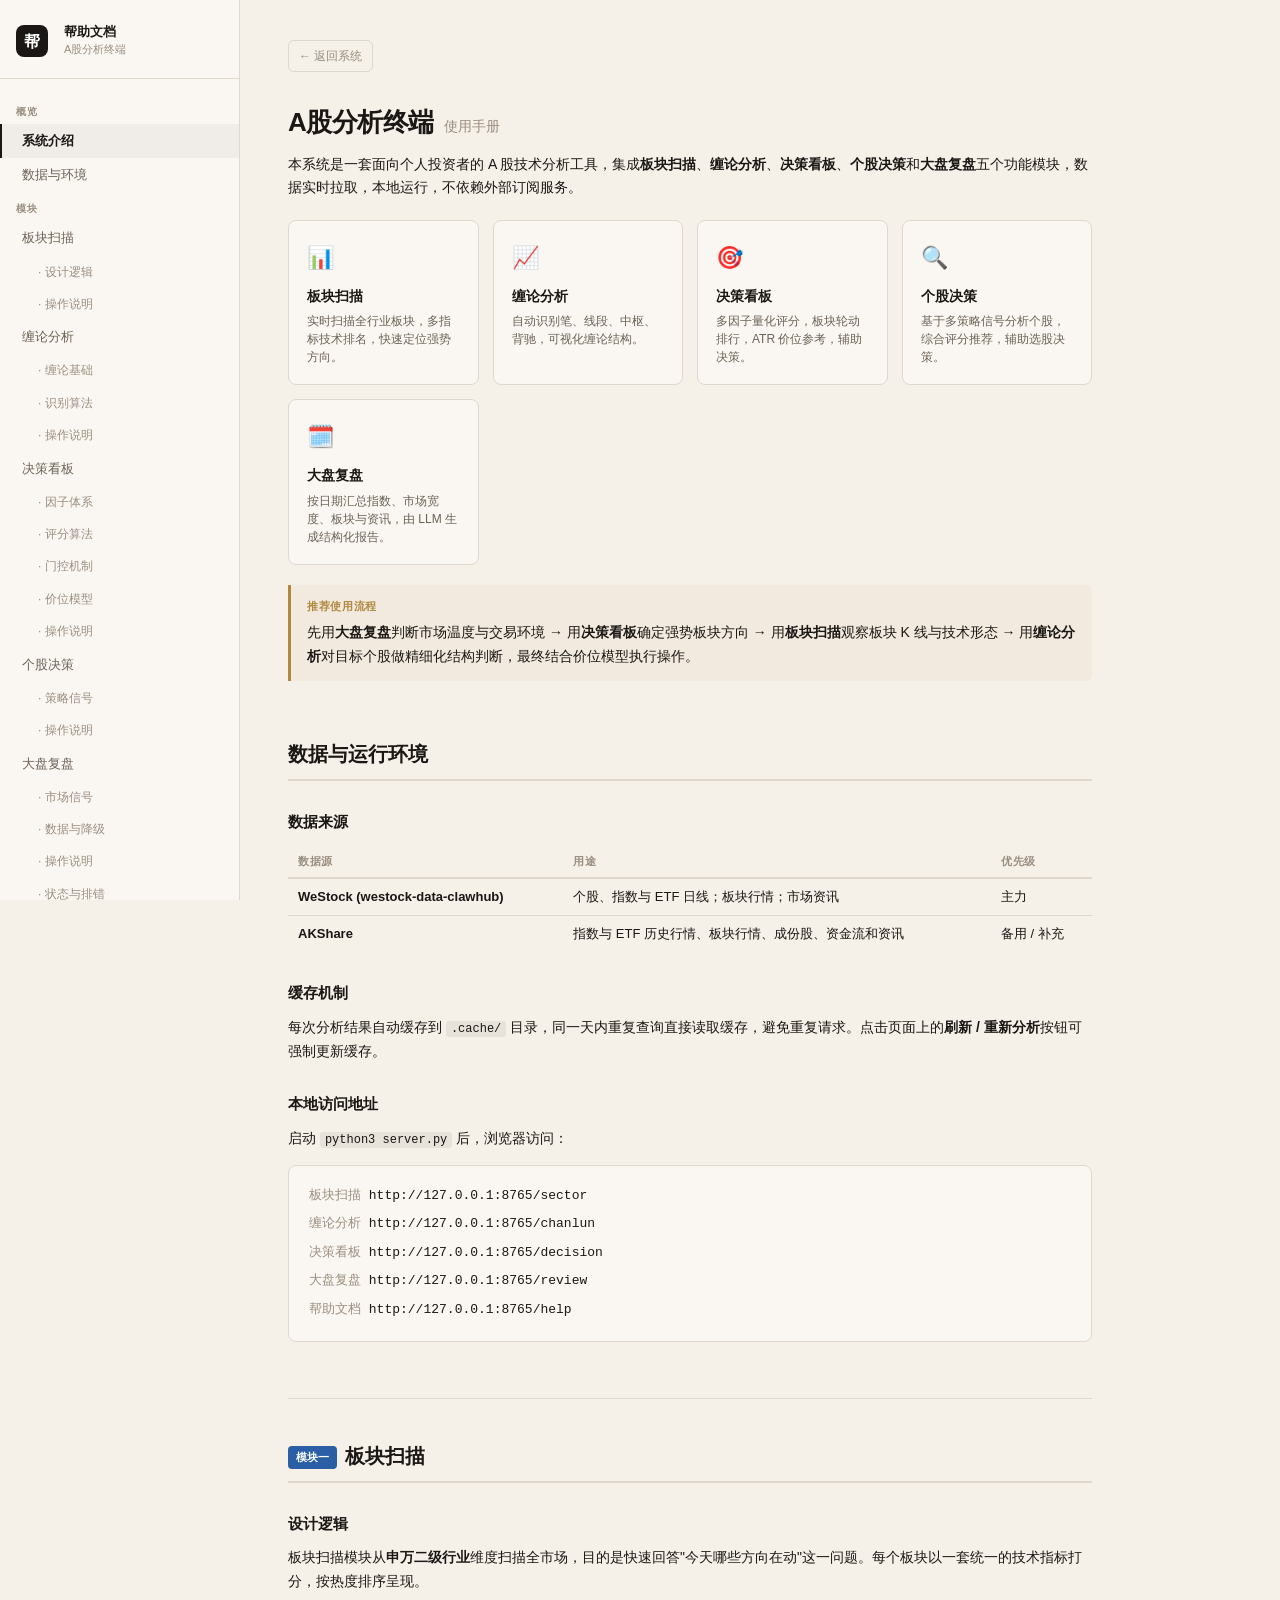
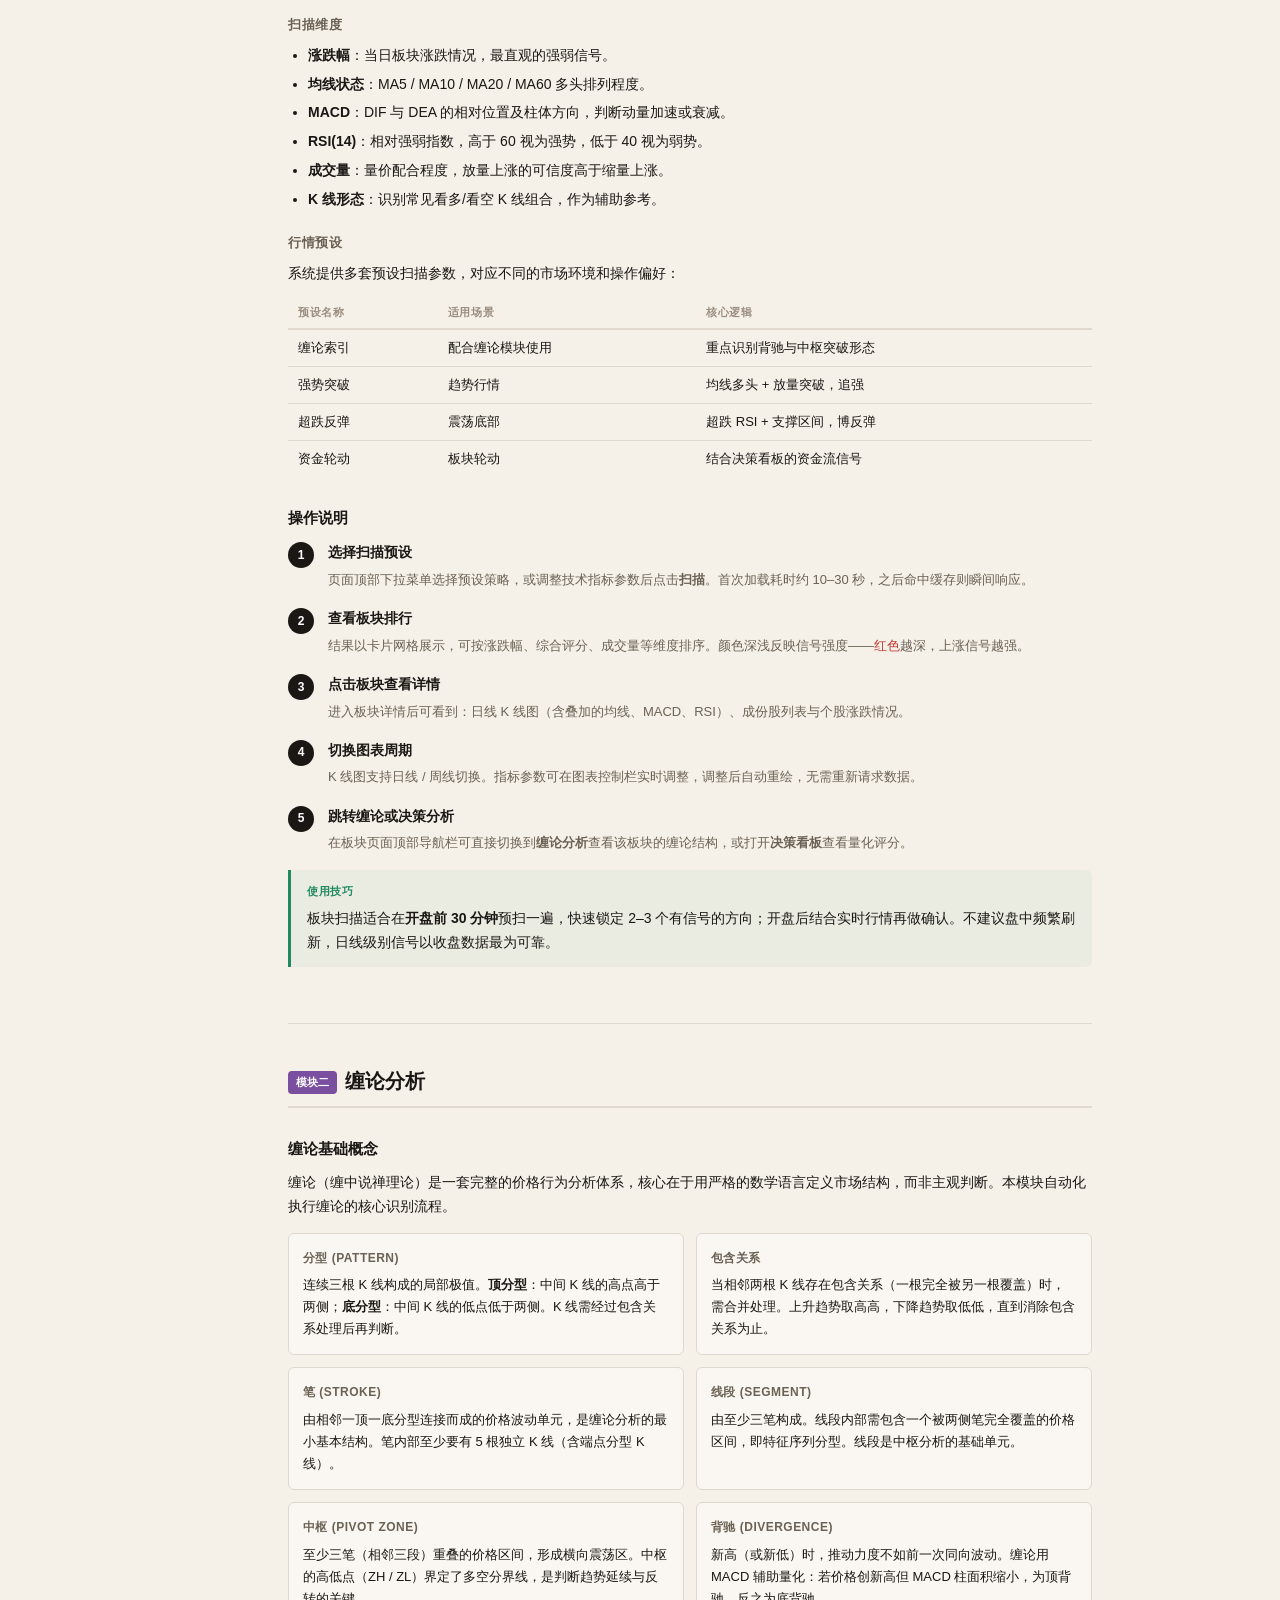
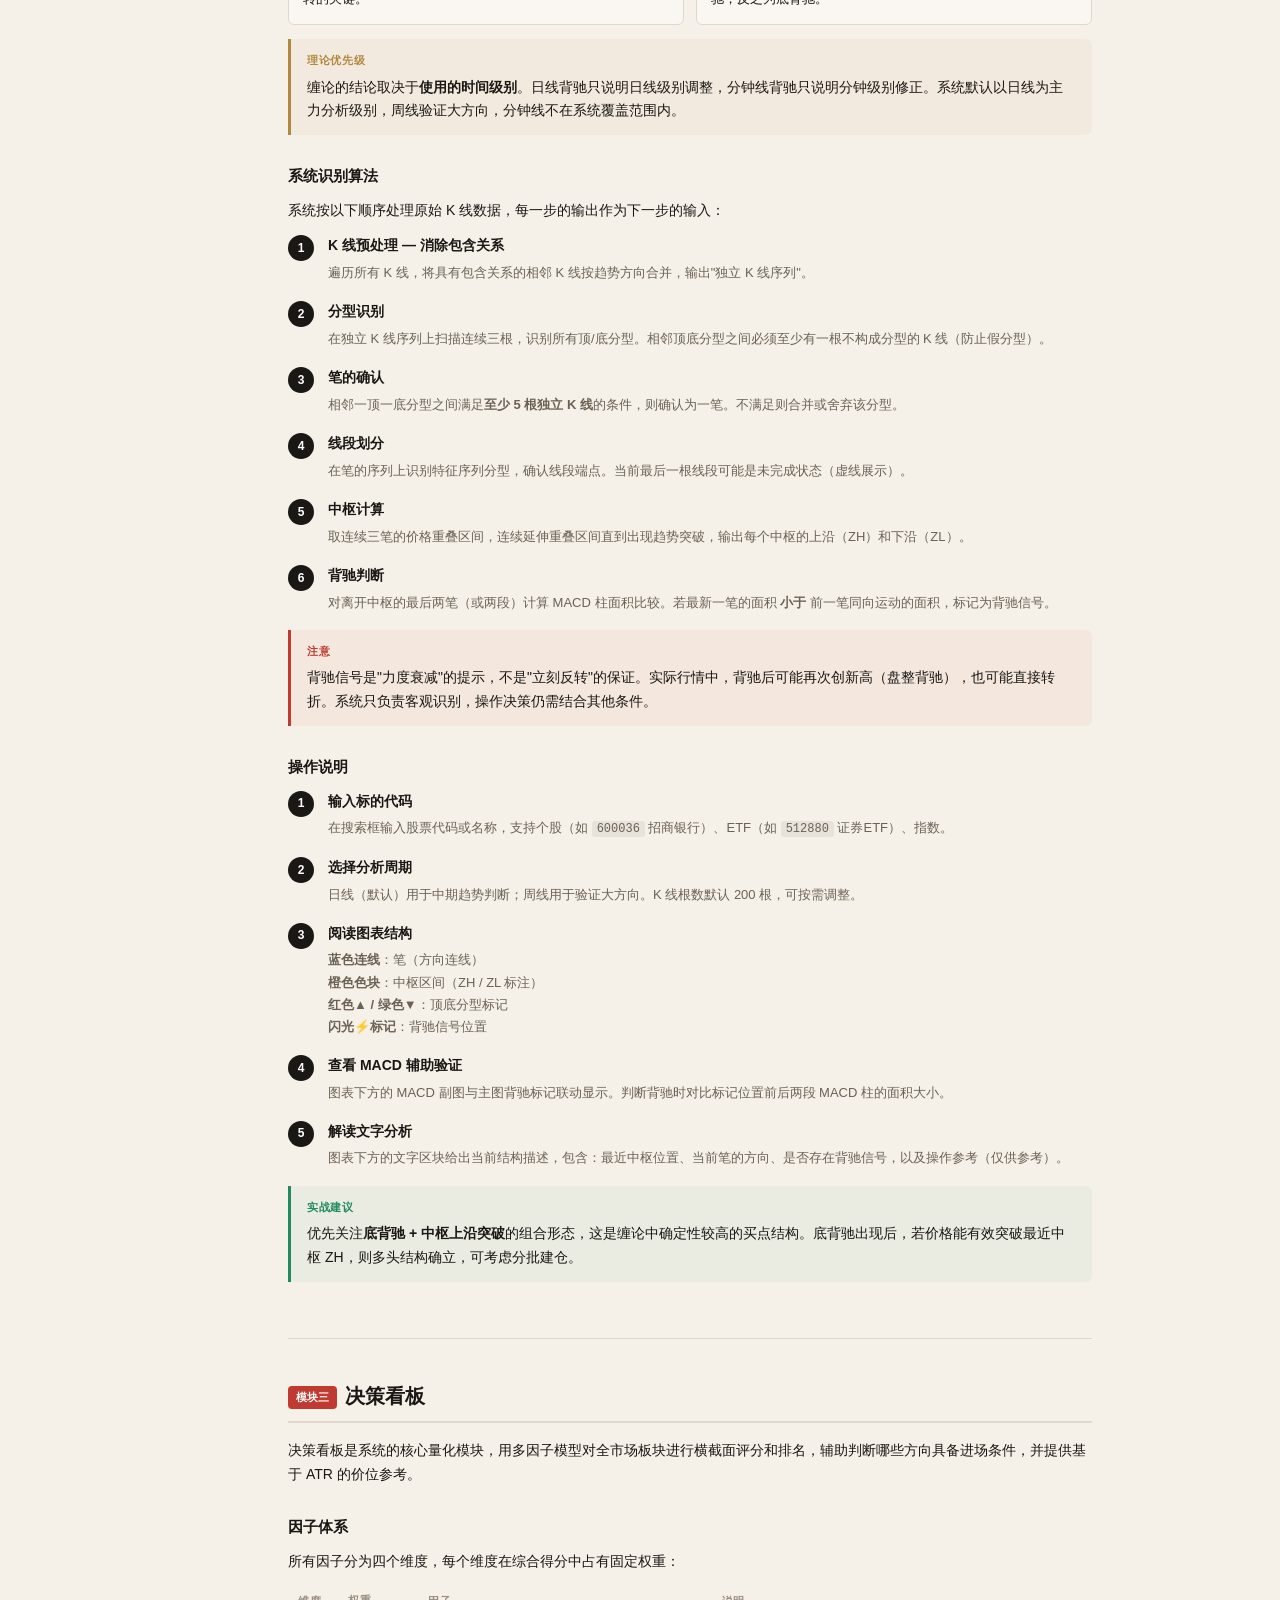
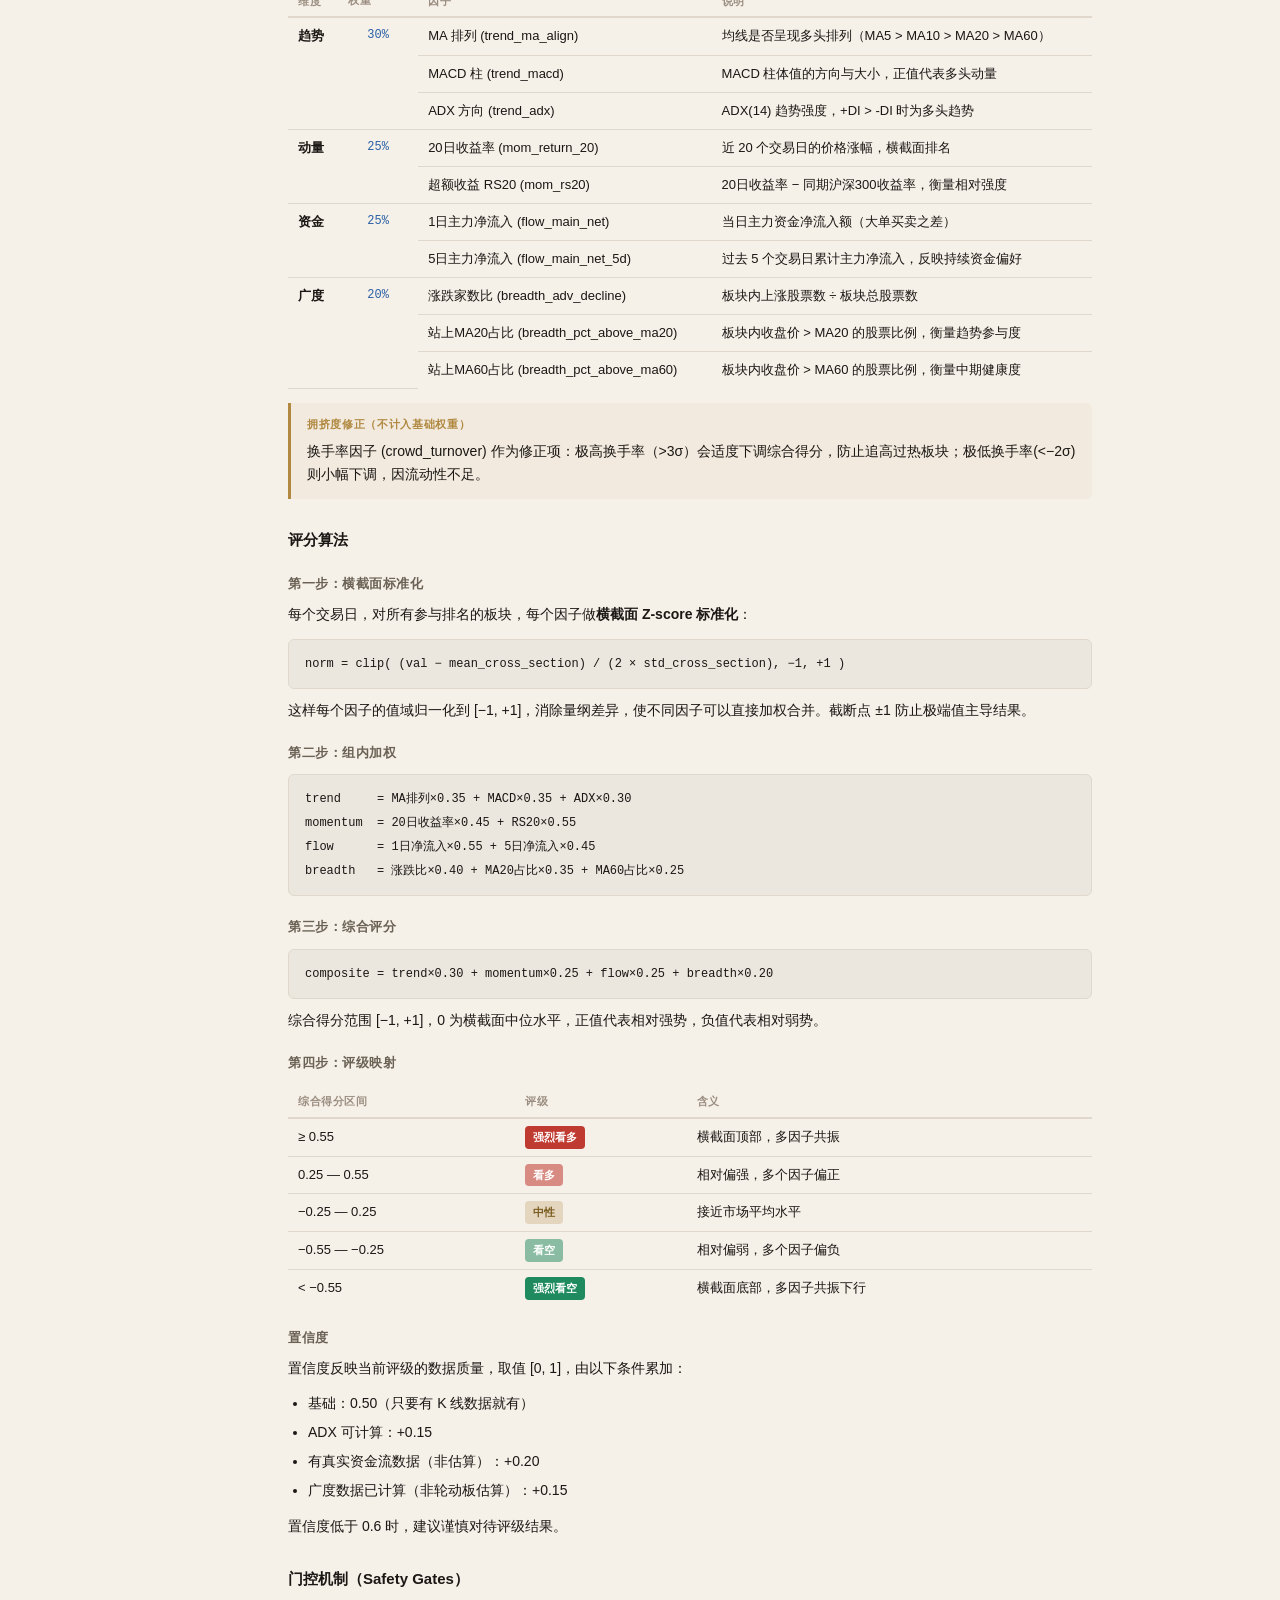
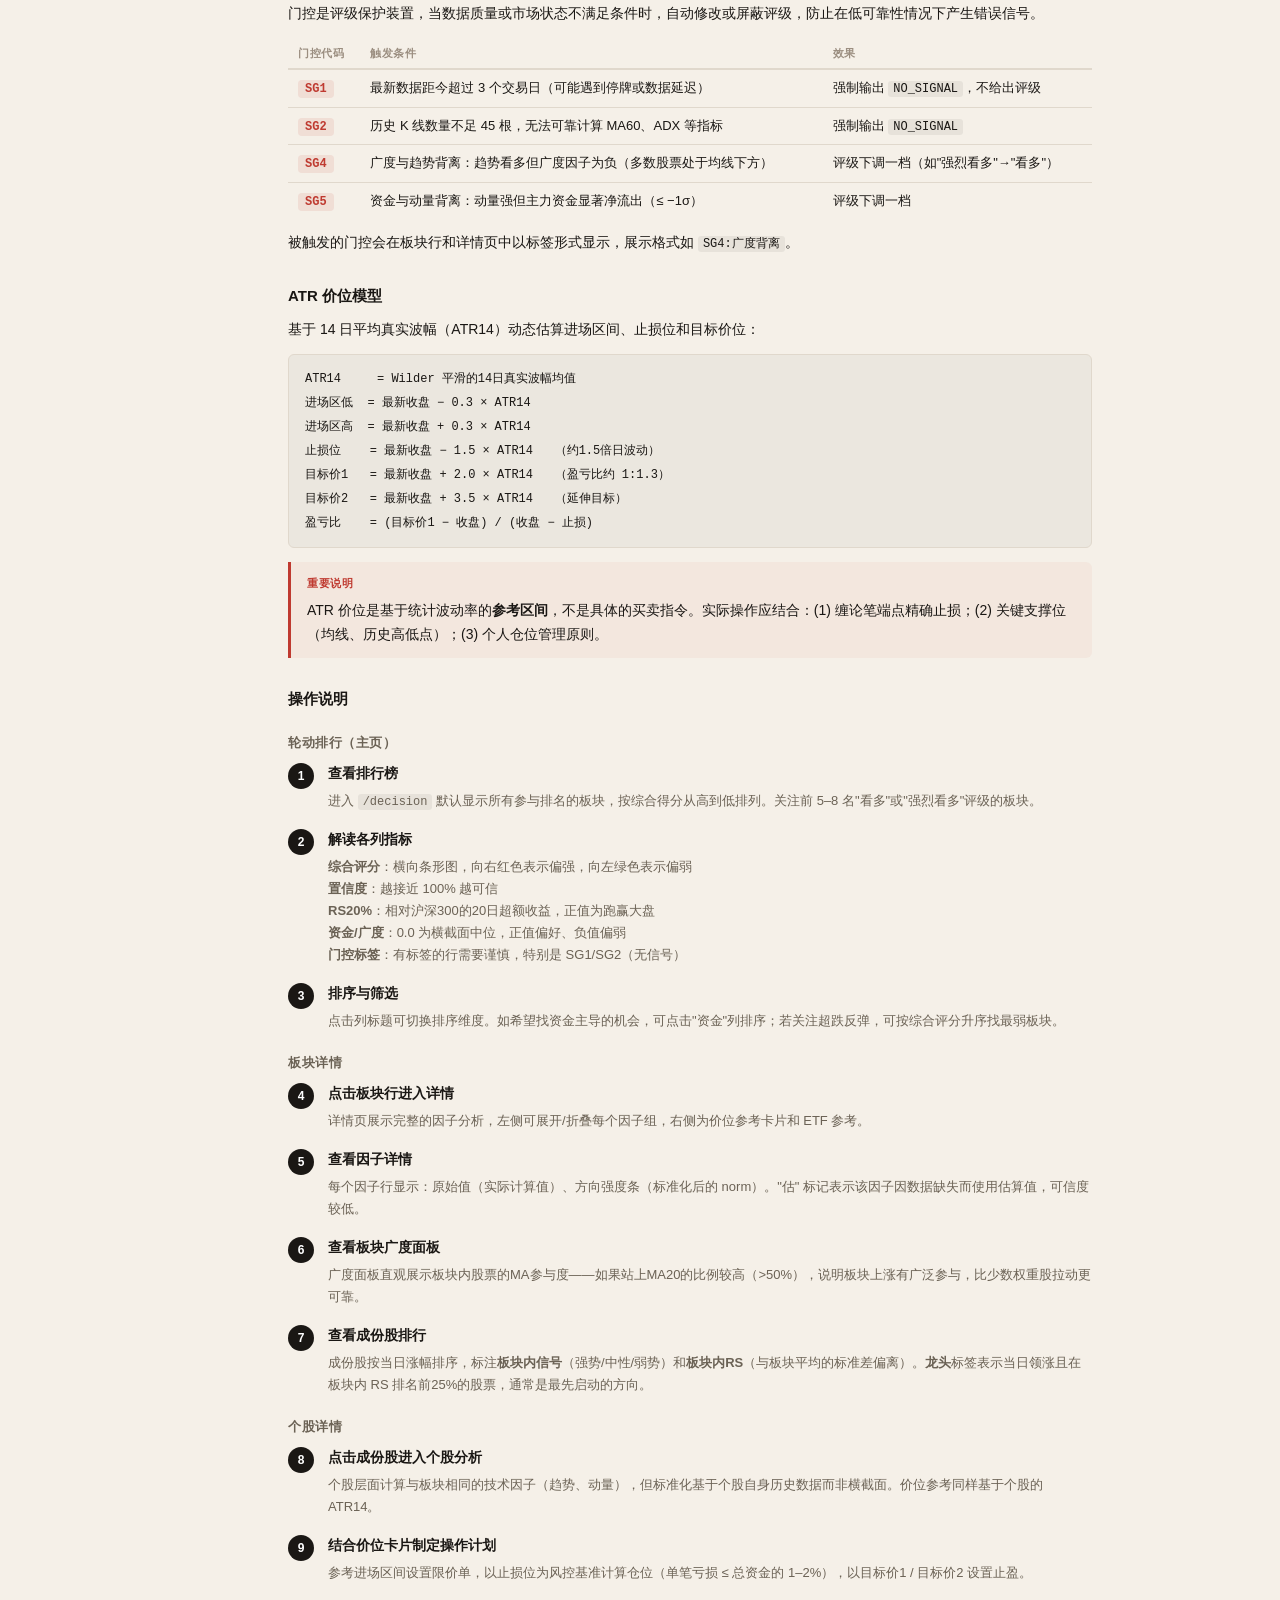
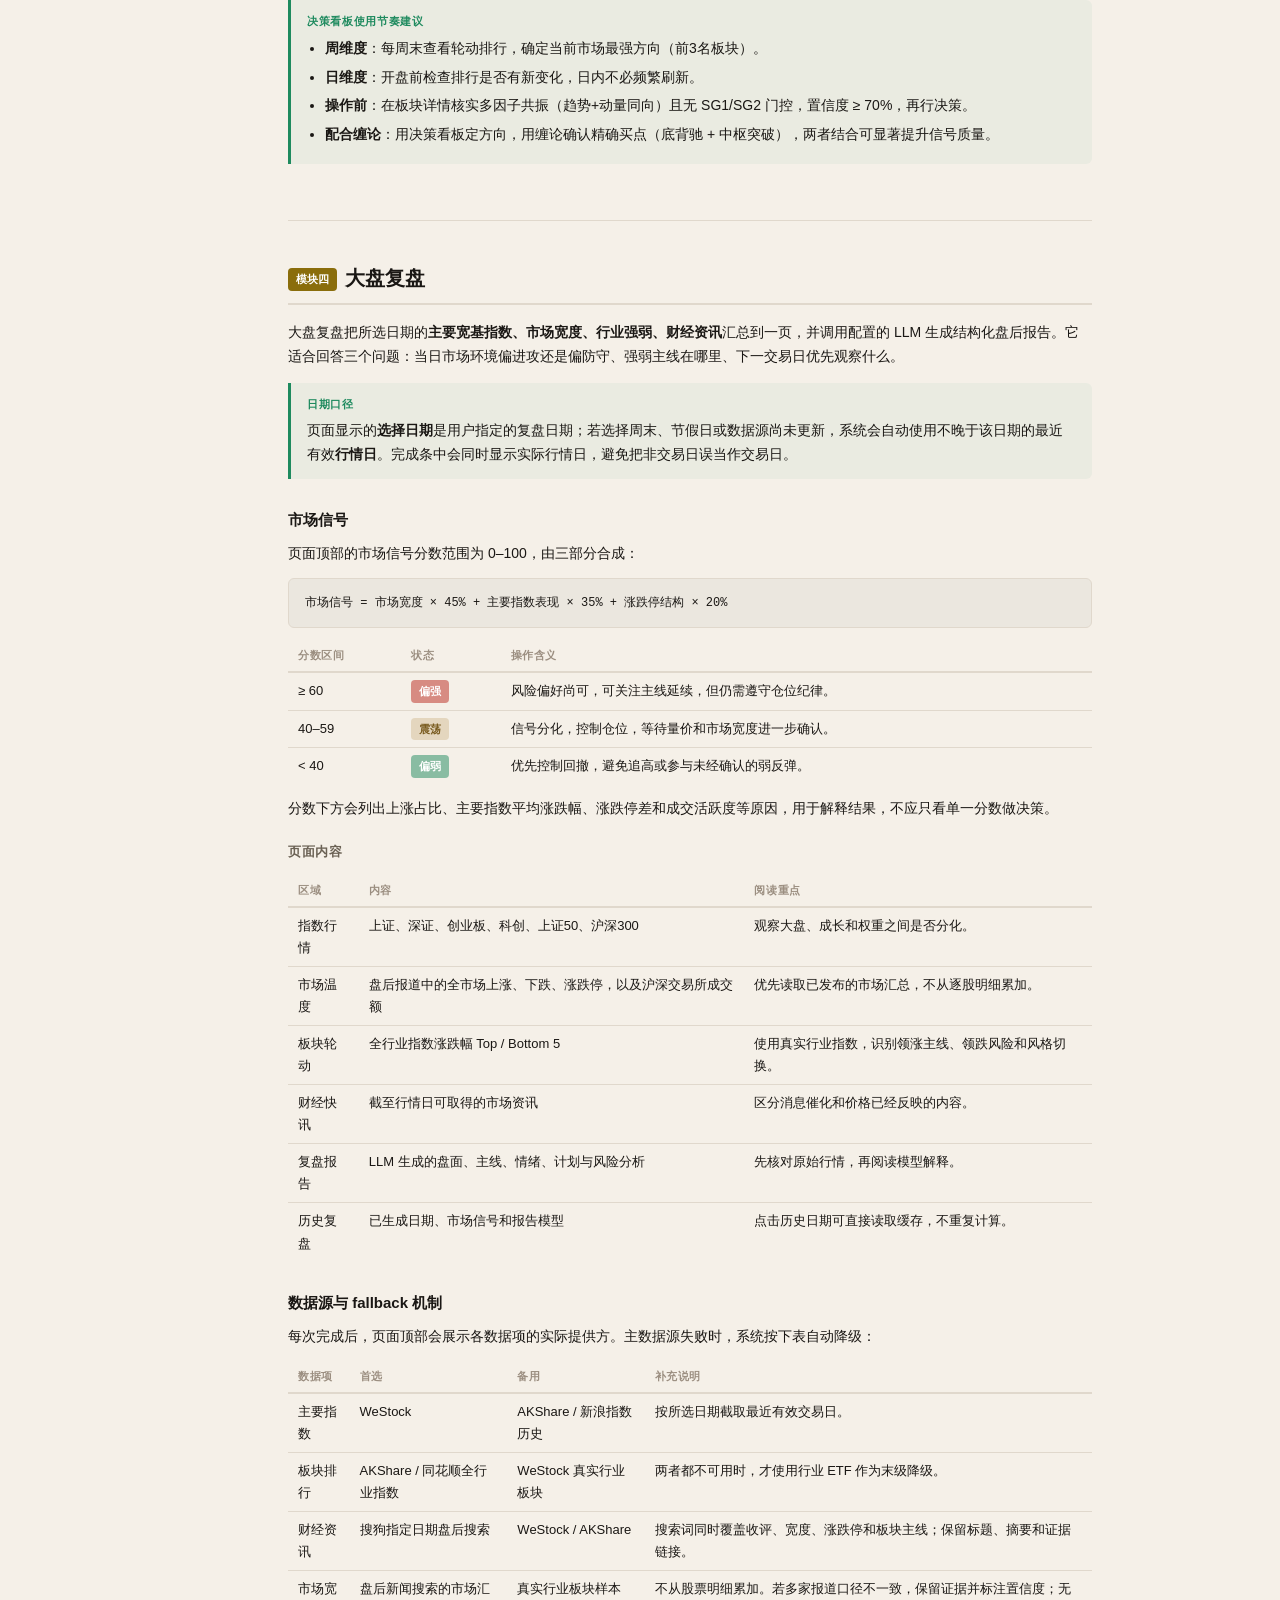
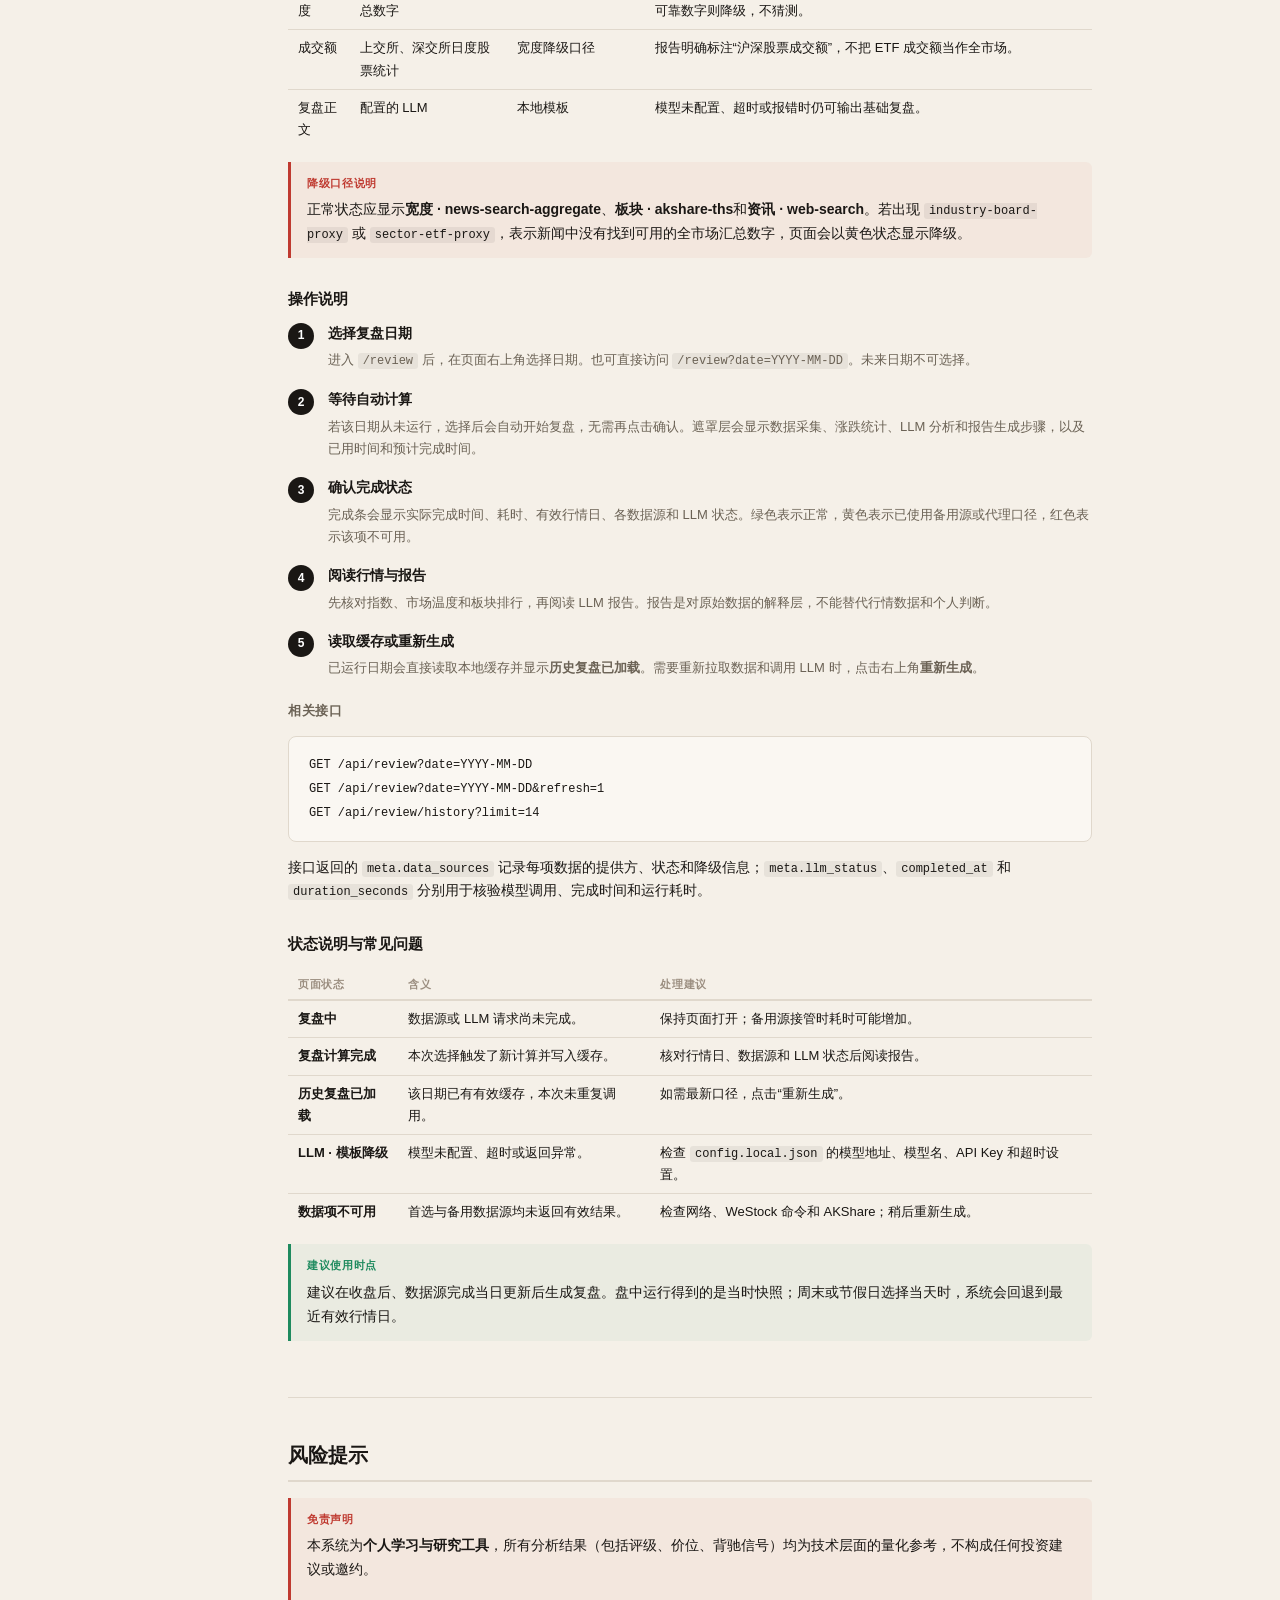
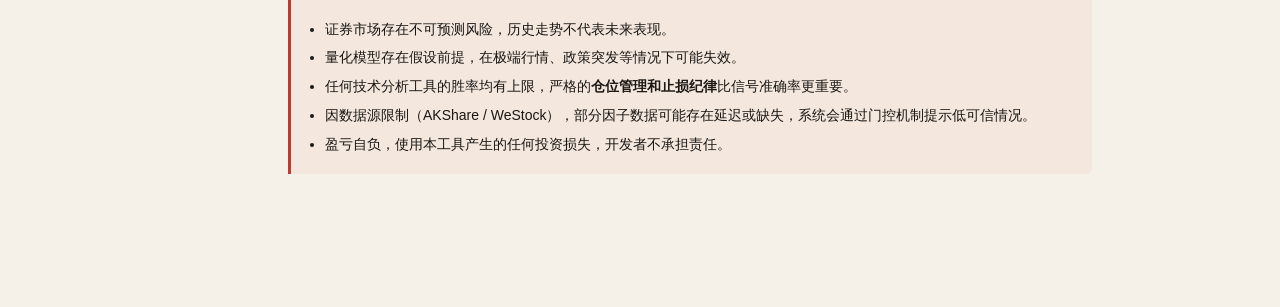
==== commit 524a1051: "update" ====
--- a/help/index.html
+++ b/help/index.html
@@ -184,6 +184,10 @@
   <a class="nav-item nav-sub" href="#decision-price">· 价位模型</a>
   <a class="nav-item nav-sub" href="#decision-usage">· 操作说明</a>
 
+  <a class="nav-item" href="#stock-decision">个股决策</a>
+  <a class="nav-item nav-sub" href="#stock-decision-strategies">· 策略信号</a>
+  <a class="nav-item nav-sub" href="#stock-decision-usage">· 操作说明</a>
+
   <a class="nav-item" href="#review">大盘复盘</a>
   <a class="nav-item nav-sub" href="#review-signal">· 市场信号</a>
   <a class="nav-item nav-sub" href="#review-data">· 数据与降级</a>
@@ -204,7 +208,7 @@
   <!-- ── 概览 ── -->
   <div class="section" id="overview">
     <h1>A股分析终端<small>使用手册</small></h1>
-    <p>本系统是一套面向个人投资者的 A 股技术分析工具，集成<strong>板块扫描</strong>、<strong>缠论分析</strong>、<strong>决策看板</strong>和<strong>大盘复盘</strong>四个功能模块，数据实时拉取，本地运行，不依赖外部订阅服务。</p>
+    <p>本系统是一套面向个人投资者的 A 股技术分析工具，集成<strong>板块扫描</strong>、<strong>缠论分析</strong>、<strong>决策看板</strong>、<strong>个股决策</strong>和<strong>大盘复盘</strong>五个功能模块，数据实时拉取，本地运行，不依赖外部订阅服务。</p>
 
     <div class="module-cards">
       <a class="module-card" href="#scan">
@@ -221,6 +225,11 @@
         <div class="module-card-icon">🎯</div>
         <div class="module-card-name">决策看板</div>
         <div class="module-card-desc">多因子量化评分，板块轮动排行，ATR 价位参考，辅助决策。</div>
+      </a>
+      <a class="module-card" href="#stock-decision">
+        <div class="module-card-icon">🔍</div>
+        <div class="module-card-name">个股决策</div>
+        <div class="module-card-desc">基于多策略信号分析个股，综合评分推荐，辅助选股决策。</div>
       </a>
       <a class="module-card" href="#review">
         <div class="module-card-icon">🗓️</div>
